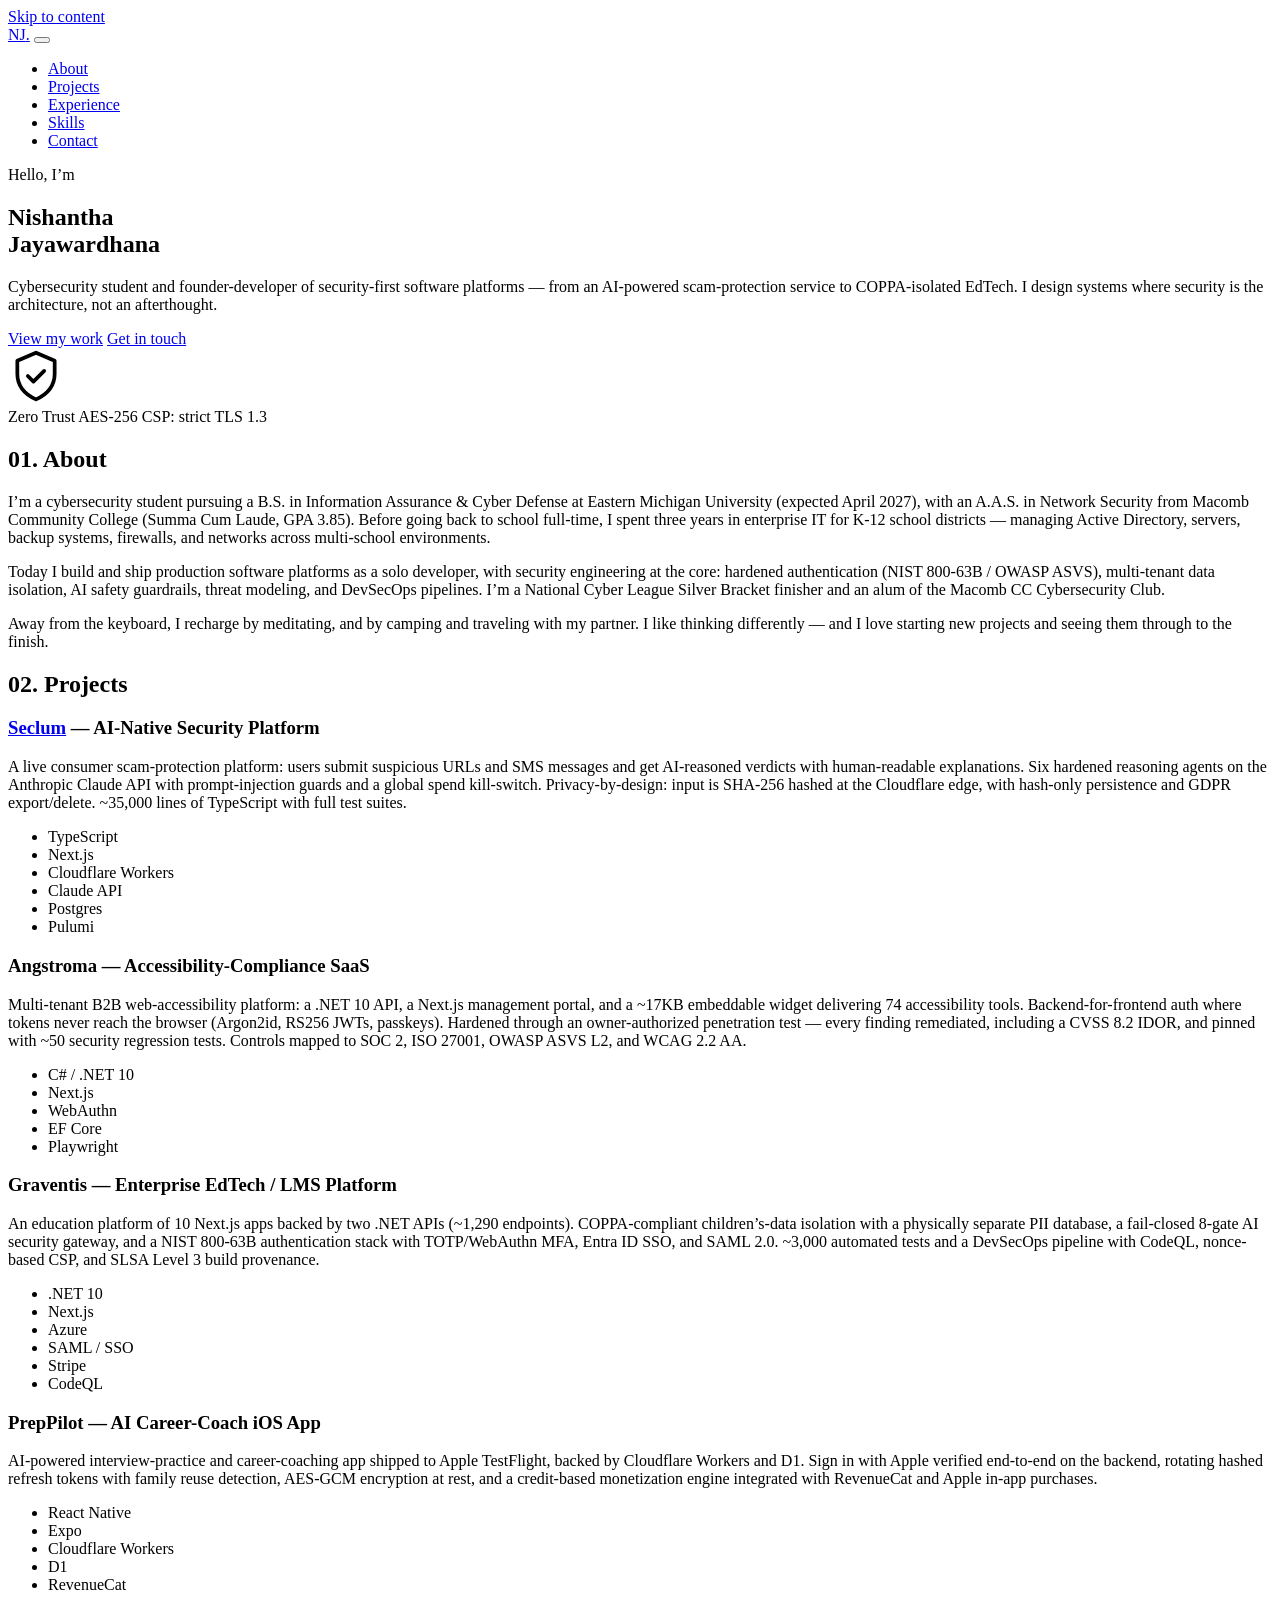
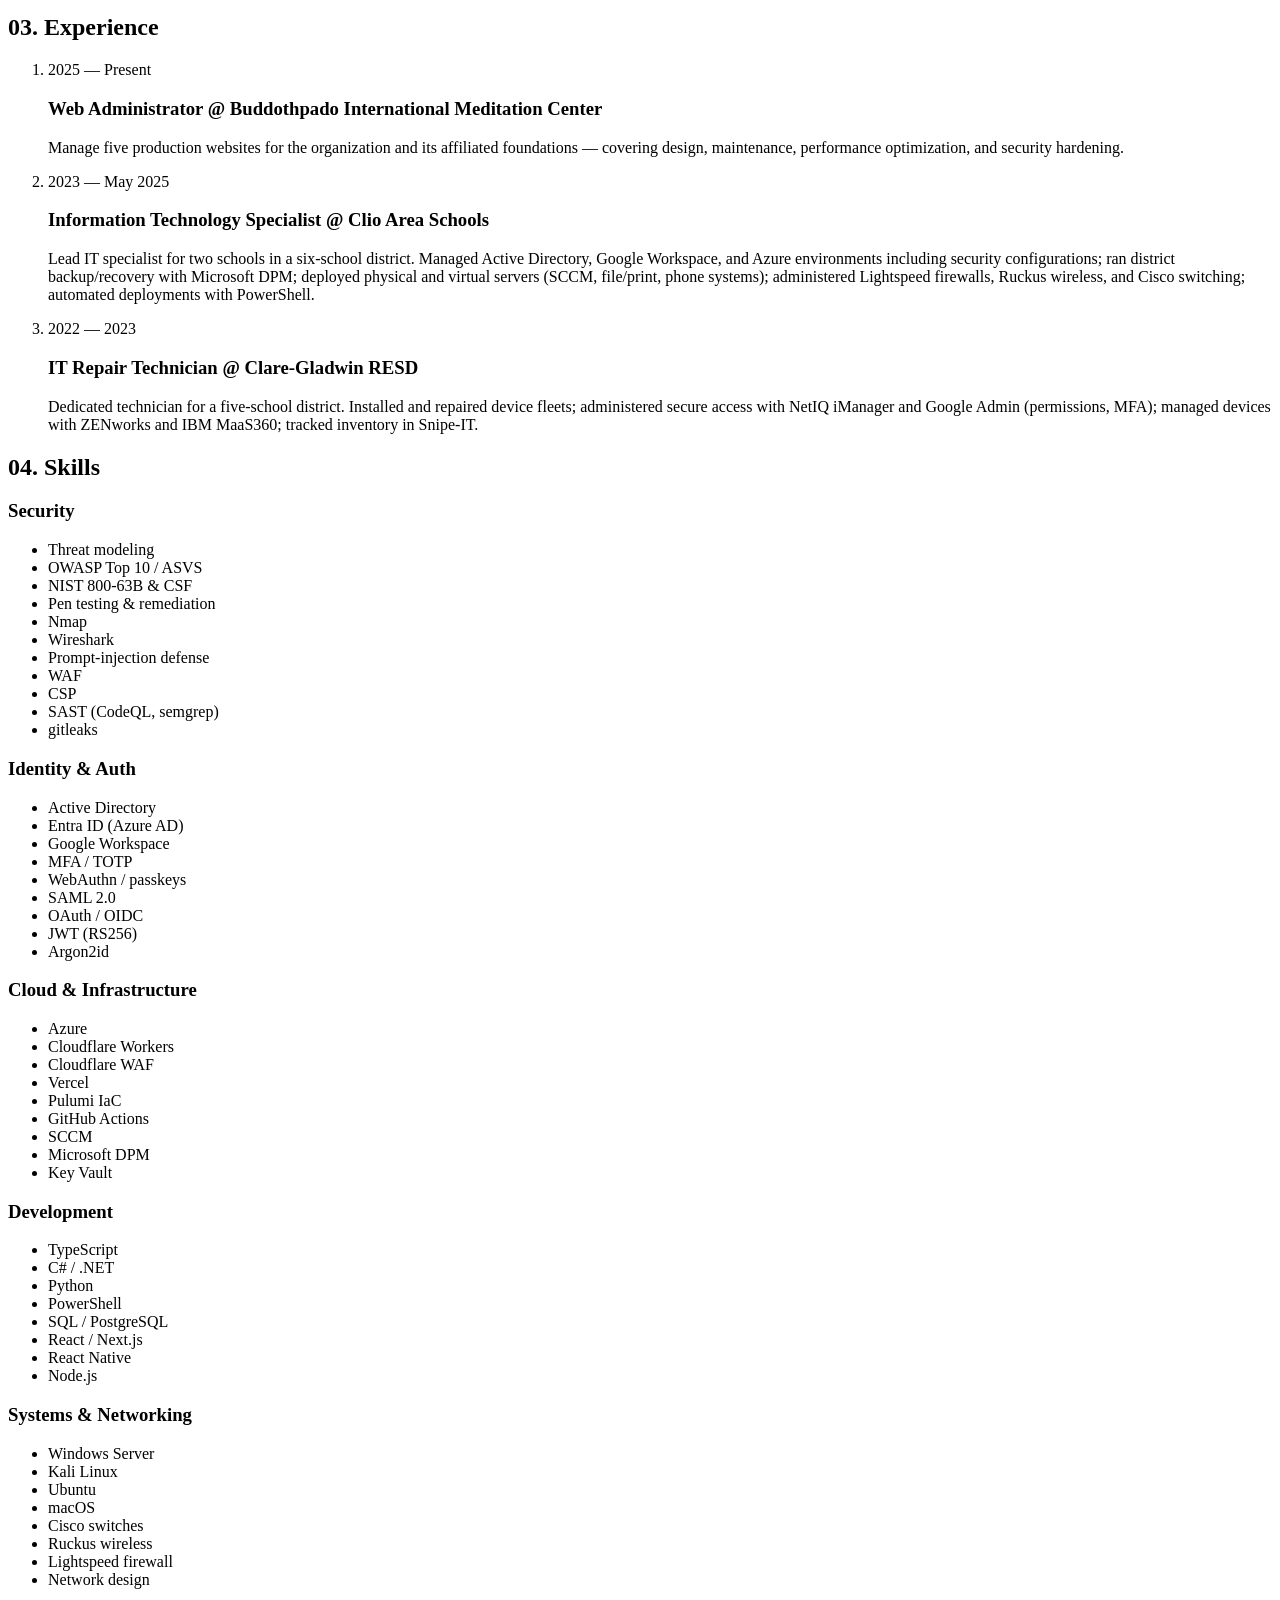
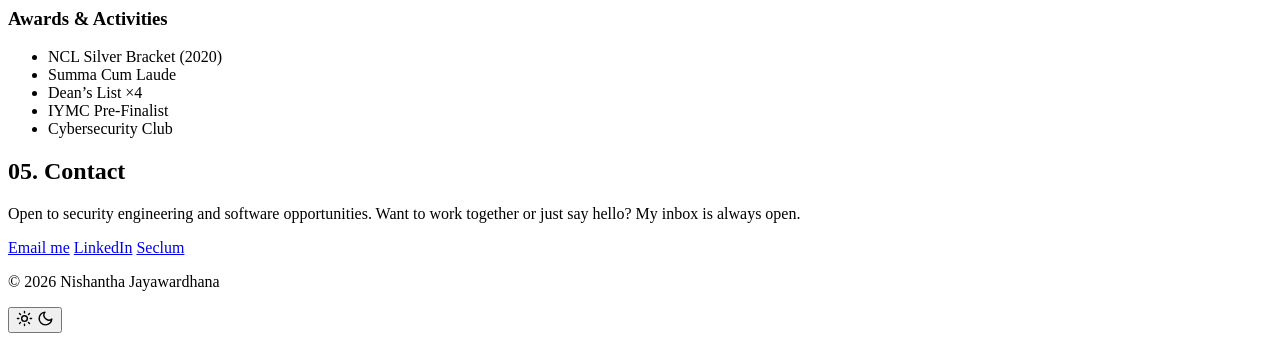
==== public/index.html @ 475272ed "Round out About closing line Mentions thinking differently and camping/traveling with partner.  Co-A" ====
﻿<!DOCTYPE html>
<html lang="en">
<head>
  <meta charset="UTF-8">
  <meta name="viewport" content="width=device-width, initial-scale=1.0">
  <meta name="description" content="Nishantha Jayawardhana — cybersecurity student and builder of security-first software platforms: Seclum, Angstroma, Graventis, and PrepPilot.">
  <meta name="color-scheme" content="dark light">
  <meta property="og:title" content="Nishantha Jayawardhana — Cybersecurity &amp; Security-First Software">
  <meta property="og:description" content="Cybersecurity student and builder of security-first software platforms: Seclum, Angstroma, Graventis, and PrepPilot.">
  <meta property="og:type" content="website">
  <meta property="og:url" content="https://nishanthajayawardhana.com/">
  <title>Nishantha Jayawardhana — Cybersecurity &amp; Security-First Software</title>
  <link rel="icon" href="/favicon.svg" type="image/svg+xml">
  <link rel="stylesheet" href="/styles.css?v=9">
  <script src="/theme.js?v=2"></script>
</head>
<body>
  <a class="skip-link" href="#main">Skip to content</a>

  <header class="site-header">
    <nav class="nav container" aria-label="Main navigation">
      <a class="brand" href="#top">NJ<span class="accent">.</span></a>
      <button class="nav-toggle" aria-expanded="false" aria-controls="nav-menu" aria-label="Toggle menu">
        <span></span><span></span><span></span>
      </button>
      <ul class="nav-menu" id="nav-menu">
        <li><a href="#about">About</a></li>
        <li><a href="#projects">Projects</a></li>
        <li><a href="#experience">Experience</a></li>
        <li><a href="#skills">Skills</a></li>
        <li><a class="btn btn-small" href="#contact">Contact</a></li>
      </ul>
    </nav>
  </header>

  <main id="main">
    <!-- ============ HERO ============ -->
    <section class="hero" id="top">
      <div class="container hero-inner">
        <div class="hero-text">
          <p class="hero-kicker reveal">Hello, I&rsquo;m</p>
          <h1 class="hero-title reveal">Nishantha<br>Jayawardhana</h1>
          <p class="hero-sub reveal">Cybersecurity student and founder-developer of
            security-first software platforms &mdash; from an AI-powered scam-protection
            service to COPPA-isolated EdTech. I design systems where security is the
            architecture, not an afterthought.</p>
          <div class="hero-actions reveal">
            <a class="btn" href="#projects">View my work</a>
            <a class="btn btn-ghost" href="#contact">Get in touch</a>
          </div>
        </div>
        <div class="hero-visual reveal" aria-hidden="true">
          <div class="ring-dashed"></div>
          <div class="orbit orbit-1">
            <span class="sat sat-a"></span>
            <span class="sat sat-b"></span>
          </div>
          <div class="orbit orbit-2">
            <span class="sat sat-a"></span>
          </div>
          <div class="core">
            <svg xmlns="http://www.w3.org/2000/svg" width="56" height="56" viewBox="0 0 24 24" fill="none" stroke="currentColor" stroke-width="1.6" stroke-linecap="round" stroke-linejoin="round">
              <path d="M12 2l8 3.5V11c0 5.2-3.4 8.9-8 11-4.6-2.1-8-5.8-8-11V5.5L12 2z"/>
              <path d="M8.5 12l2.4 2.4L15.5 9.8"/>
            </svg>
          </div>
          <span class="chip chip-1">Zero Trust</span>
          <span class="chip chip-2">AES-256</span>
          <span class="chip chip-3">CSP: strict</span>
          <span class="chip chip-4">TLS 1.3</span>
        </div>
      </div>
      <div class="hero-glow" aria-hidden="true"></div>
    </section>

    <!-- ============ ABOUT ============ -->
    <section class="section" id="about">
      <div class="container">
        <h2 class="section-title reveal"><span class="accent">01.</span> About</h2>
        <div class="about-grid">
          <p class="reveal">I&rsquo;m a cybersecurity student pursuing a B.S. in
            Information Assurance &amp; Cyber Defense at Eastern Michigan University
            (expected April 2027), with an A.A.S. in Network Security from Macomb
            Community College (Summa Cum Laude, GPA 3.85). Before going back to school
            full-time, I spent three years in enterprise IT for K-12 school districts
            &mdash; managing Active Directory, servers, backup systems, firewalls, and
            networks across multi-school environments.</p>
          <p class="reveal">Today I build and ship production software platforms as a
            solo developer, with security engineering at the core: hardened
            authentication (NIST 800-63B / OWASP ASVS), multi-tenant data isolation,
            AI safety guardrails, threat modeling, and DevSecOps pipelines. I&rsquo;m a
            National Cyber League Silver Bracket finisher and an alum of the Macomb CC
            Cybersecurity Club.</p>
          <p class="reveal">Away from the keyboard, I recharge by meditating, and by
            camping and traveling with my partner. I like thinking differently
            &mdash; and I love starting new projects and seeing them through to
            the finish.</p>
        </div>
      </div>
    </section>

    <!-- ============ PROJECTS ============ -->
    <section class="section" id="projects">
      <div class="container">
        <h2 class="section-title reveal"><span class="accent">02.</span> Projects</h2>
        <div class="projects-grid">
          <article class="card project reveal">
            <h3><a href="https://seclum.com" rel="noopener">Seclum</a> &mdash; AI-Native Security Platform</h3>
            <p>A live consumer scam-protection platform: users submit suspicious URLs
              and SMS messages and get AI-reasoned verdicts with human-readable
              explanations. Six hardened reasoning agents on the Anthropic Claude API
              with prompt-injection guards and a global spend kill-switch.
              Privacy-by-design: input is SHA-256 hashed at the Cloudflare edge, with
              hash-only persistence and GDPR export/delete. ~35,000 lines of
              TypeScript with full test suites.</p>
            <ul class="tag-list"><li>TypeScript</li><li>Next.js</li><li>Cloudflare Workers</li><li>Claude API</li><li>Postgres</li><li>Pulumi</li></ul>
          </article>

          <article class="card project reveal">
            <h3>Angstroma &mdash; Accessibility-Compliance SaaS</h3>
            <p>Multi-tenant B2B web-accessibility platform: a .NET 10 API, a Next.js
              management portal, and a ~17KB embeddable widget delivering 74
              accessibility tools. Backend-for-frontend auth where tokens never reach
              the browser (Argon2id, RS256 JWTs, passkeys). Hardened through an
              owner-authorized penetration test &mdash; every finding remediated,
              including a CVSS 8.2 IDOR, and pinned with ~50 security regression
              tests. Controls mapped to SOC 2, ISO 27001, OWASP ASVS L2, and WCAG 2.2 AA.</p>
            <ul class="tag-list"><li>C# / .NET 10</li><li>Next.js</li><li>WebAuthn</li><li>EF Core</li><li>Playwright</li></ul>
          </article>

          <article class="card project reveal">
            <h3>Graventis &mdash; Enterprise EdTech / LMS Platform</h3>
            <p>An education platform of 10 Next.js apps backed by two .NET APIs
              (~1,290 endpoints). COPPA-compliant children&rsquo;s-data isolation with a
              physically separate PII database, a fail-closed 8-gate AI security
              gateway, and a NIST 800-63B authentication stack with TOTP/WebAuthn MFA,
              Entra ID SSO, and SAML 2.0. ~3,000 automated tests and a DevSecOps
              pipeline with CodeQL, nonce-based CSP, and SLSA Level 3 build provenance.</p>
            <ul class="tag-list"><li>.NET 10</li><li>Next.js</li><li>Azure</li><li>SAML / SSO</li><li>Stripe</li><li>CodeQL</li></ul>
          </article>

          <article class="card project reveal">
            <h3>PrepPilot &mdash; AI Career-Coach iOS App</h3>
            <p>AI-powered interview-practice and career-coaching app shipped to Apple
              TestFlight, backed by Cloudflare Workers and D1. Sign in with Apple
              verified end-to-end on the backend, rotating hashed refresh tokens with
              family reuse detection, AES-GCM encryption at rest, and a credit-based
              monetization engine integrated with RevenueCat and Apple in-app purchases.</p>
            <ul class="tag-list"><li>React Native</li><li>Expo</li><li>Cloudflare Workers</li><li>D1</li><li>RevenueCat</li></ul>
          </article>
        </div>
      </div>
    </section>

    <!-- ============ EXPERIENCE ============ -->
    <section class="section" id="experience">
      <div class="container">
        <h2 class="section-title reveal"><span class="accent">03.</span> Experience</h2>
        <ol class="timeline">
          <li class="timeline-item reveal">
            <div class="timeline-meta">2025 &mdash; Present</div>
            <h3>Web Administrator <span class="at">@ Buddothpado International Meditation Center</span></h3>
            <p>Manage five production websites for the organization and its affiliated
              foundations &mdash; covering design, maintenance, performance
              optimization, and security hardening.</p>
          </li>
          <li class="timeline-item reveal">
            <div class="timeline-meta">2023 &mdash; May 2025</div>
            <h3>Information Technology Specialist <span class="at">@ Clio Area Schools</span></h3>
            <p>Lead IT specialist for two schools in a six-school district. Managed
              Active Directory, Google Workspace, and Azure environments including
              security configurations; ran district backup/recovery with Microsoft DPM;
              deployed physical and virtual servers (SCCM, file/print, phone systems);
              administered Lightspeed firewalls, Ruckus wireless, and Cisco switching;
              automated deployments with PowerShell.</p>
          </li>
          <li class="timeline-item reveal">
            <div class="timeline-meta">2022 &mdash; 2023</div>
            <h3>IT Repair Technician <span class="at">@ Clare-Gladwin RESD</span></h3>
            <p>Dedicated technician for a five-school district. Installed and repaired
              device fleets; administered secure access with NetIQ iManager and Google
              Admin (permissions, MFA); managed devices with ZENworks and IBM MaaS360;
              tracked inventory in Snipe-IT.</p>
          </li>
        </ol>
      </div>
    </section>

    <!-- ============ SKILLS ============ -->
    <section class="section" id="skills">
      <div class="container">
        <h2 class="section-title reveal"><span class="accent">04.</span> Skills</h2>
        <div class="skills-grid">
          <div class="card reveal">
            <h3>Security</h3>
            <ul class="tag-list">
              <li>Threat modeling</li><li>OWASP Top 10 / ASVS</li><li>NIST 800-63B &amp; CSF</li>
              <li>Pen testing &amp; remediation</li><li>Nmap</li><li>Wireshark</li>
              <li>Prompt-injection defense</li><li>WAF</li><li>CSP</li>
              <li>SAST (CodeQL, semgrep)</li><li>gitleaks</li>
            </ul>
          </div>
          <div class="card reveal">
            <h3>Identity &amp; Auth</h3>
            <ul class="tag-list">
              <li>Active Directory</li><li>Entra ID (Azure AD)</li><li>Google Workspace</li>
              <li>MFA / TOTP</li><li>WebAuthn / passkeys</li><li>SAML 2.0</li>
              <li>OAuth / OIDC</li><li>JWT (RS256)</li><li>Argon2id</li>
            </ul>
          </div>
          <div class="card reveal">
            <h3>Cloud &amp; Infrastructure</h3>
            <ul class="tag-list">
              <li>Azure</li><li>Cloudflare Workers</li><li>Cloudflare WAF</li>
              <li>Vercel</li><li>Pulumi IaC</li><li>GitHub Actions</li>
              <li>SCCM</li><li>Microsoft DPM</li><li>Key Vault</li>
            </ul>
          </div>
          <div class="card reveal">
            <h3>Development</h3>
            <ul class="tag-list">
              <li>TypeScript</li><li>C# / .NET</li><li>Python</li><li>PowerShell</li>
              <li>SQL / PostgreSQL</li><li>React / Next.js</li><li>React Native</li><li>Node.js</li>
            </ul>
          </div>
          <div class="card reveal">
            <h3>Systems &amp; Networking</h3>
            <ul class="tag-list">
              <li>Windows Server</li><li>Kali Linux</li><li>Ubuntu</li><li>macOS</li>
              <li>Cisco switches</li><li>Ruckus wireless</li><li>Lightspeed firewall</li><li>Network design</li>
            </ul>
          </div>
          <div class="card reveal">
            <h3>Awards &amp; Activities</h3>
            <ul class="tag-list">
              <li>NCL Silver Bracket (2020)</li><li>Summa Cum Laude</li>
              <li>Dean&rsquo;s List &times;4</li><li>IYMC Pre-Finalist</li>
              <li>Cybersecurity Club</li>
            </ul>
          </div>
        </div>
      </div>
    </section>

    <!-- ============ CONTACT ============ -->
    <section class="section section-contact" id="contact">
      <div class="container">
        <h2 class="section-title reveal"><span class="accent">05.</span> Contact</h2>
        <p class="contact-lead reveal">Open to security engineering and software
          opportunities. Want to work together or just say hello? My inbox is always
          open.</p>
        <div class="hero-actions contact-actions reveal">
          <a class="btn" href="mailto:contact@nishanthajayawardhana.com">Email me</a>
          <a class="btn btn-ghost" href="https://www.linkedin.com/in/nishanthajayawardhana/" rel="noopener">LinkedIn</a>
          <a class="btn btn-ghost" href="https://seclum.com" rel="noopener">Seclum</a>
        </div>
      </div>
    </section>
  </main>

  <footer class="site-footer">
    <div class="container footer-inner">
      <p>&copy; <span id="year">2026</span> Nishantha Jayawardhana</p>
      <button class="theme-toggle" aria-label="Switch between dark and light theme">
        <svg class="icon-sun" xmlns="http://www.w3.org/2000/svg" width="17" height="17" viewBox="0 0 24 24" fill="none" stroke="currentColor" stroke-width="2" stroke-linecap="round" aria-hidden="true">
          <circle cx="12" cy="12" r="4"/>
          <path d="M12 2v2M12 20v2M4.93 4.93l1.41 1.41M17.66 17.66l1.41 1.41M2 12h2M20 12h2M4.93 19.07l1.41-1.41M17.66 6.34l1.41-1.41"/>
        </svg>
        <svg class="icon-moon" xmlns="http://www.w3.org/2000/svg" width="17" height="17" viewBox="0 0 24 24" fill="none" stroke="currentColor" stroke-width="2" stroke-linecap="round" stroke-linejoin="round" aria-hidden="true">
          <path d="M21 12.79A9 9 0 1 1 11.21 3 7 7 0 0 0 21 12.79z"/>
        </svg>
      </button>
    </div>
  </footer>

  <script src="/script.js?v=2" defer></script>
</body>
</html>
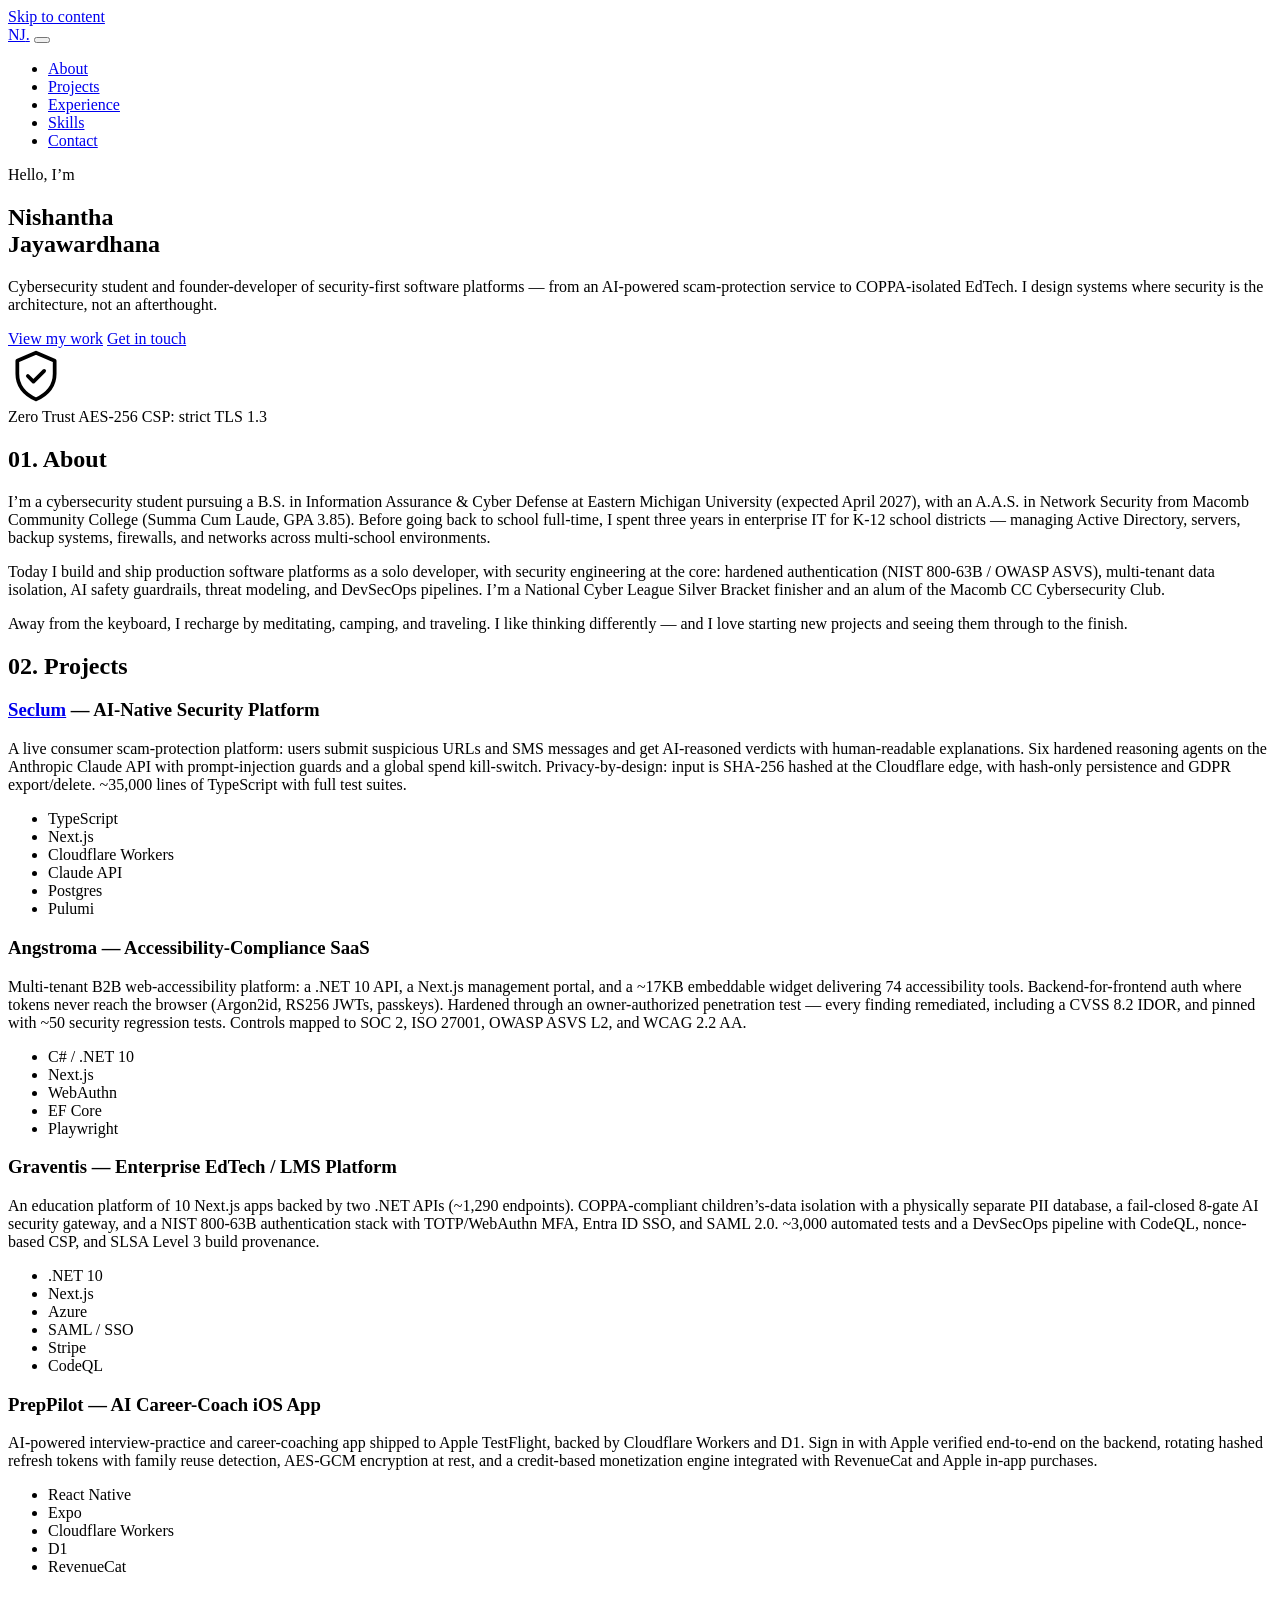
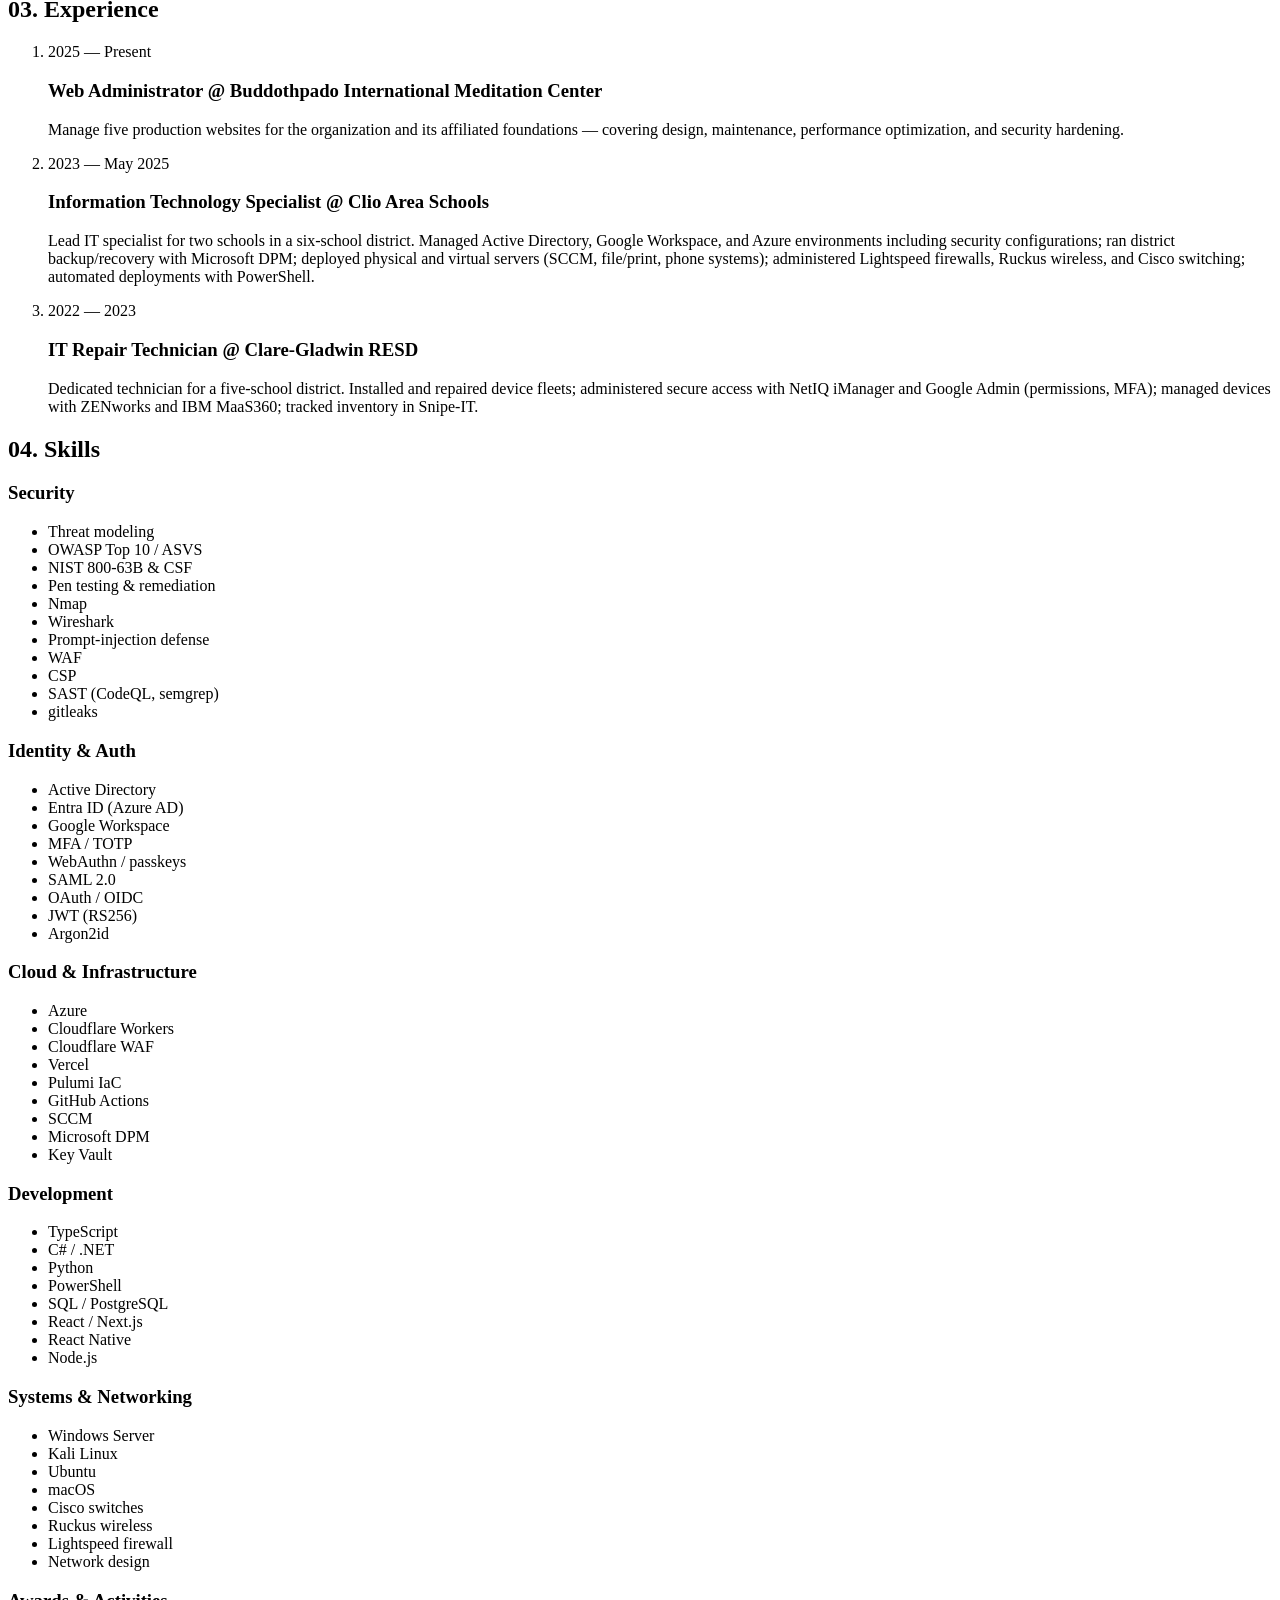
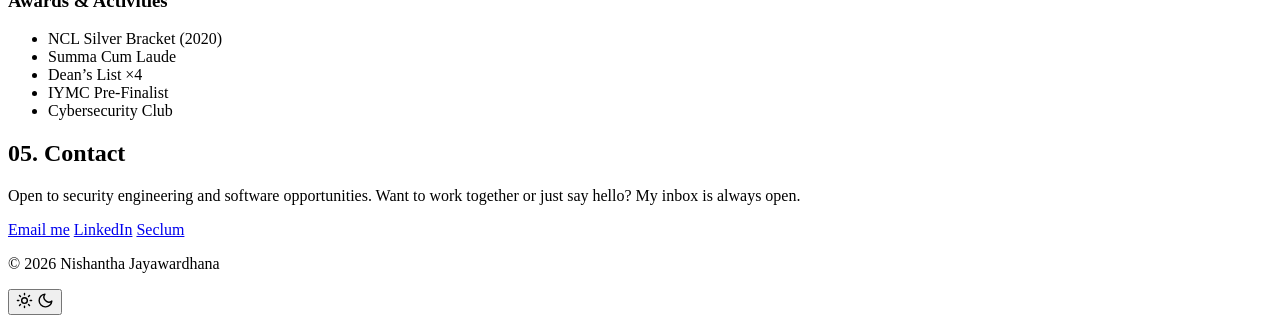
==== commit 31358bf1: "Remove partner mention from About line Co-Authored-By: Claude Fable 5 <noreply@anthropic.com>" ====
--- a/public/index.html
+++ b/public/index.html
@@ -91,10 +91,9 @@
             AI safety guardrails, threat modeling, and DevSecOps pipelines. I&rsquo;m a
             National Cyber League Silver Bracket finisher and an alum of the Macomb CC
             Cybersecurity Club.</p>
-          <p class="reveal">Away from the keyboard, I recharge by meditating, and by
-            camping and traveling with my partner. I like thinking differently
-            &mdash; and I love starting new projects and seeing them through to
-            the finish.</p>
+          <p class="reveal">Away from the keyboard, I recharge by meditating, camping,
+            and traveling. I like thinking differently &mdash; and I love starting
+            new projects and seeing them through to the finish.</p>
         </div>
       </div>
     </section>
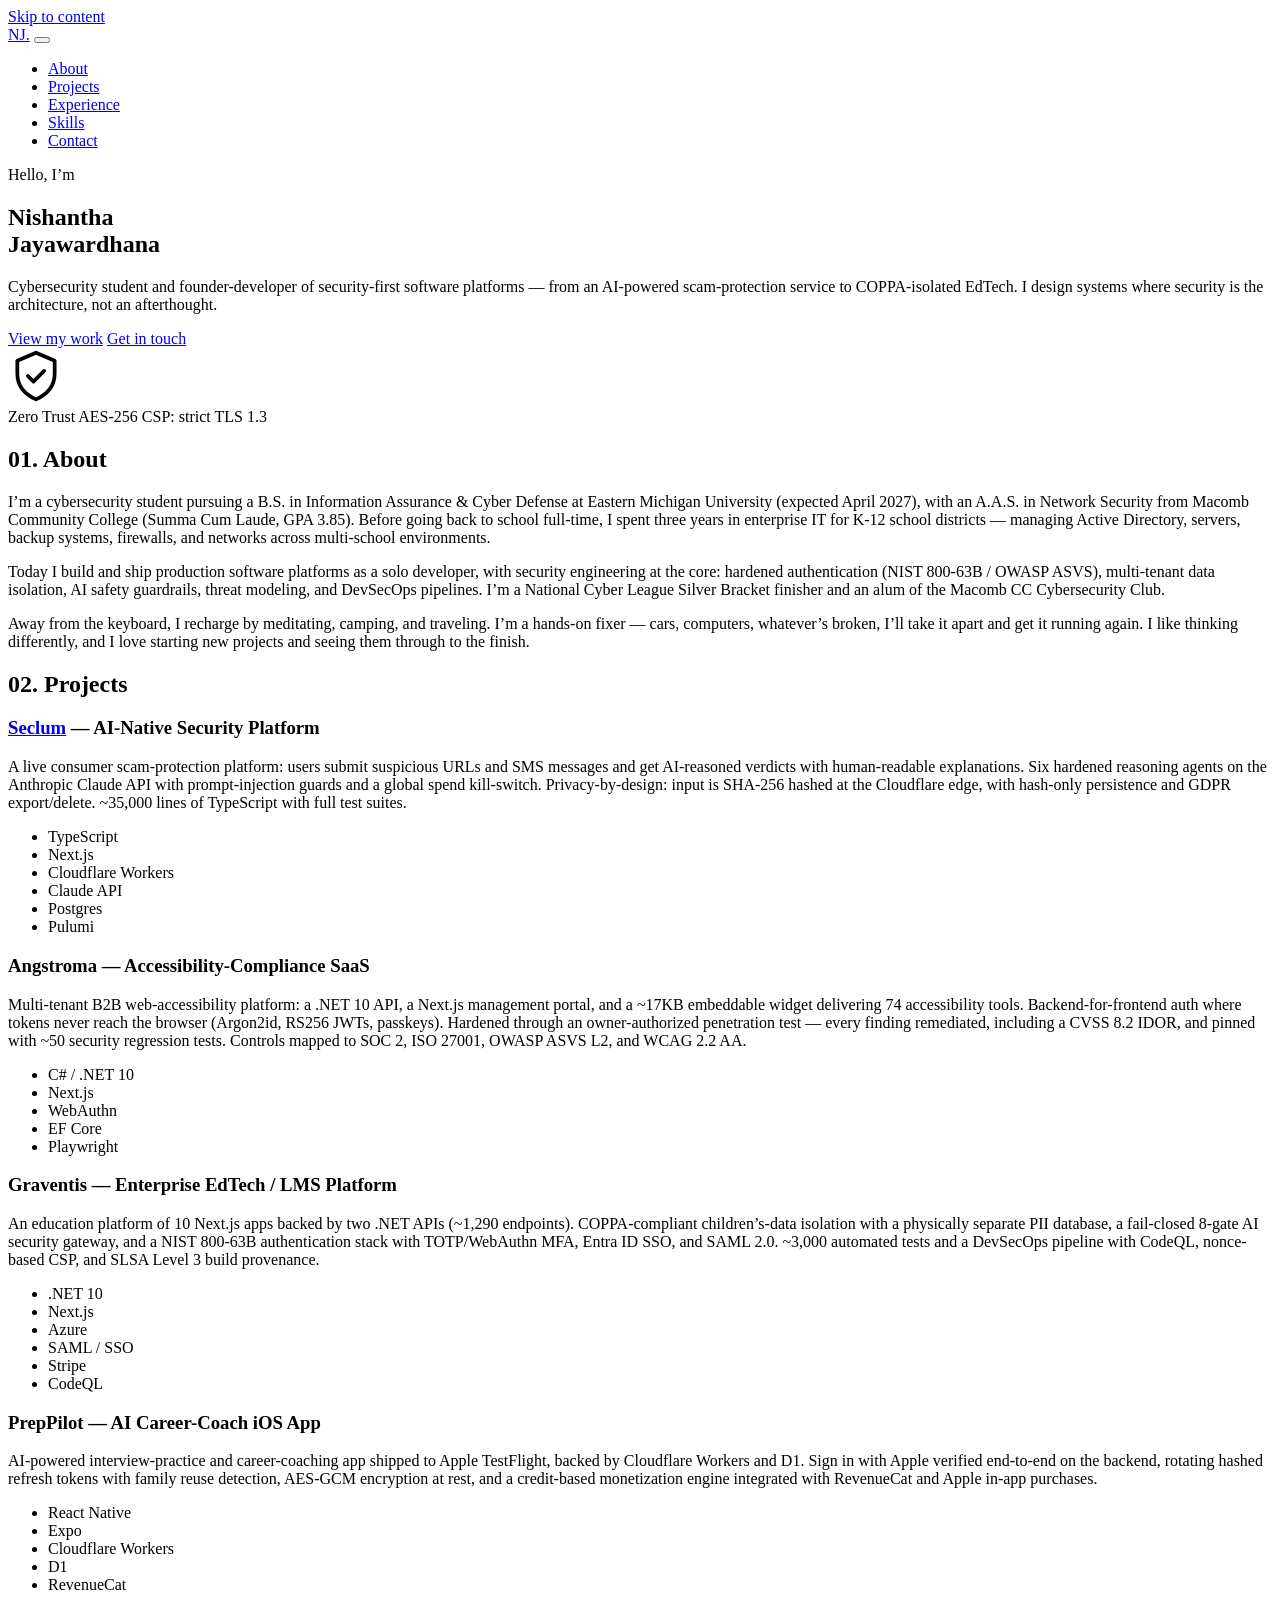
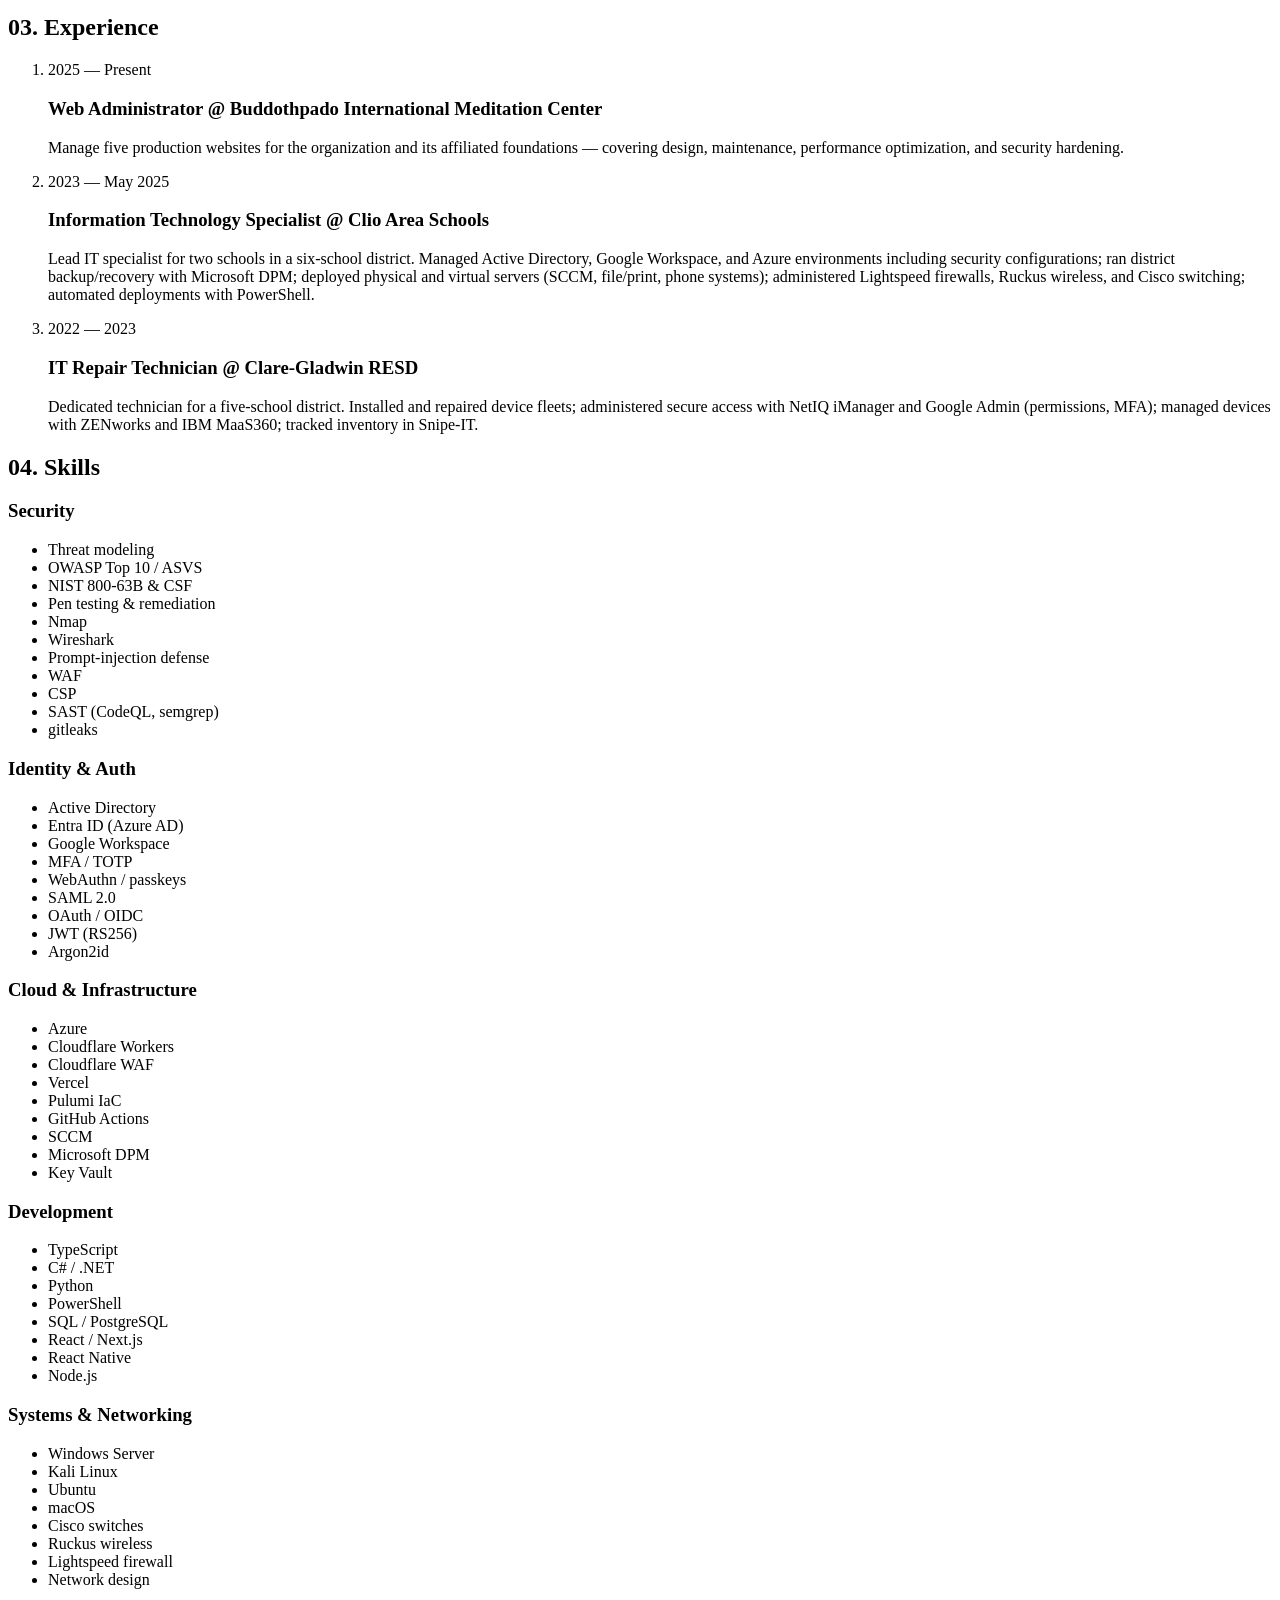
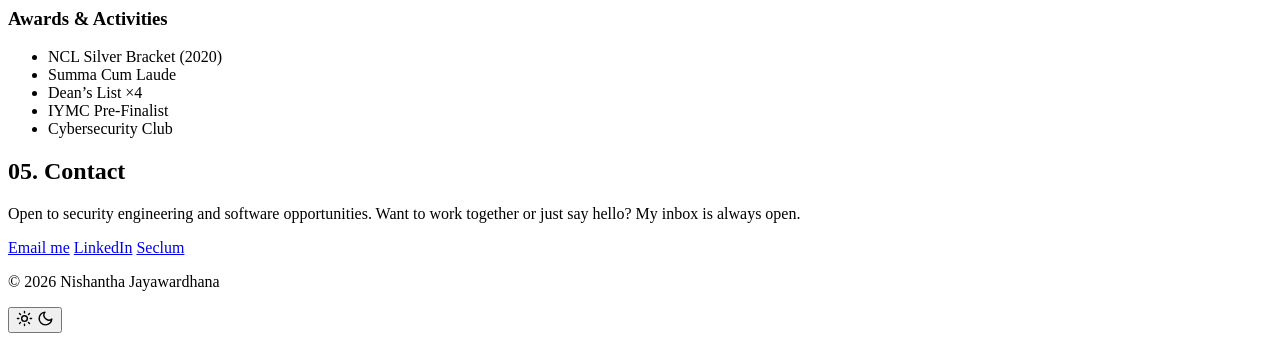
==== commit 4f1681c6: "Add hands-on fixer line to About section Co-Authored-By: Claude Fable 5 <noreply@anthropic.com>" ====
--- a/public/index.html
+++ b/public/index.html
@@ -92,8 +92,10 @@
             National Cyber League Silver Bracket finisher and an alum of the Macomb CC
             Cybersecurity Club.</p>
           <p class="reveal">Away from the keyboard, I recharge by meditating, camping,
-            and traveling. I like thinking differently &mdash; and I love starting
-            new projects and seeing them through to the finish.</p>
+            and traveling. I&rsquo;m a hands-on fixer &mdash; cars, computers,
+            whatever&rsquo;s broken, I&rsquo;ll take it apart and get it running
+            again. I like thinking differently, and I love starting new projects
+            and seeing them through to the finish.</p>
         </div>
       </div>
     </section>
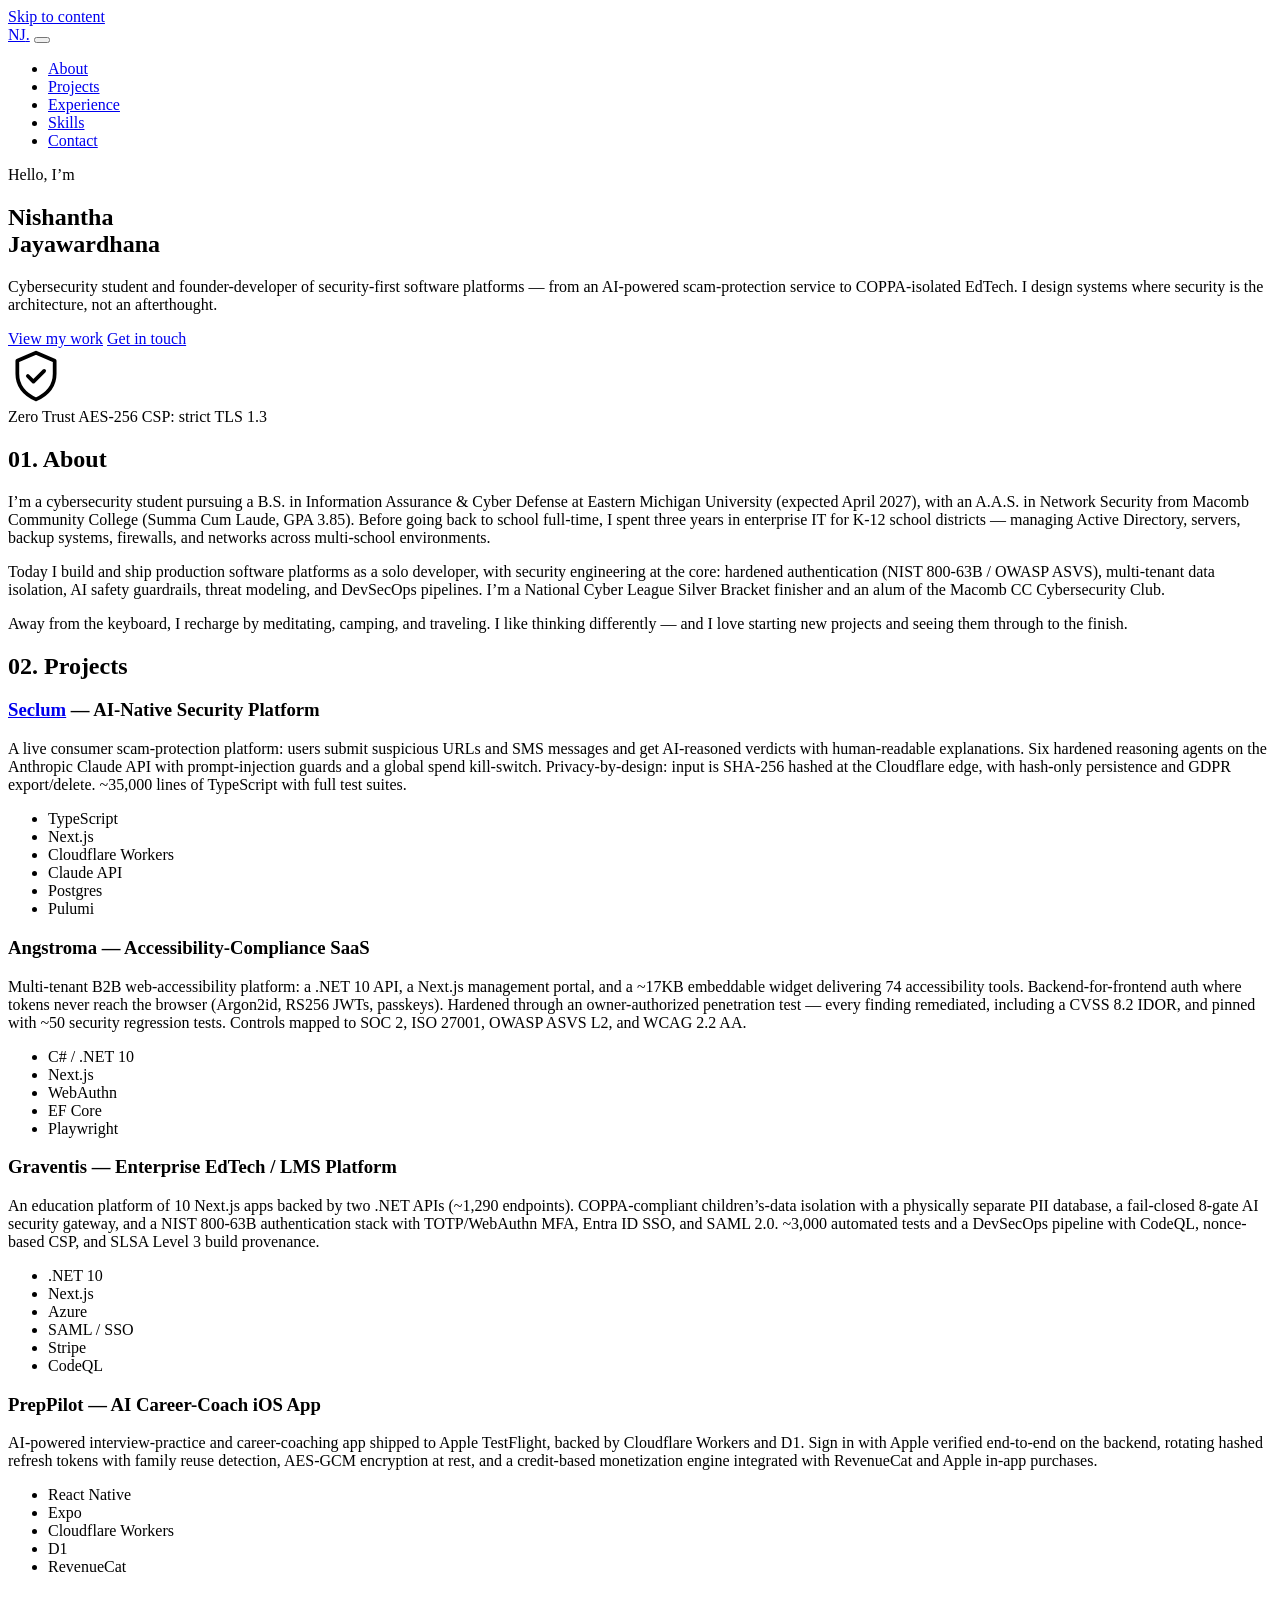
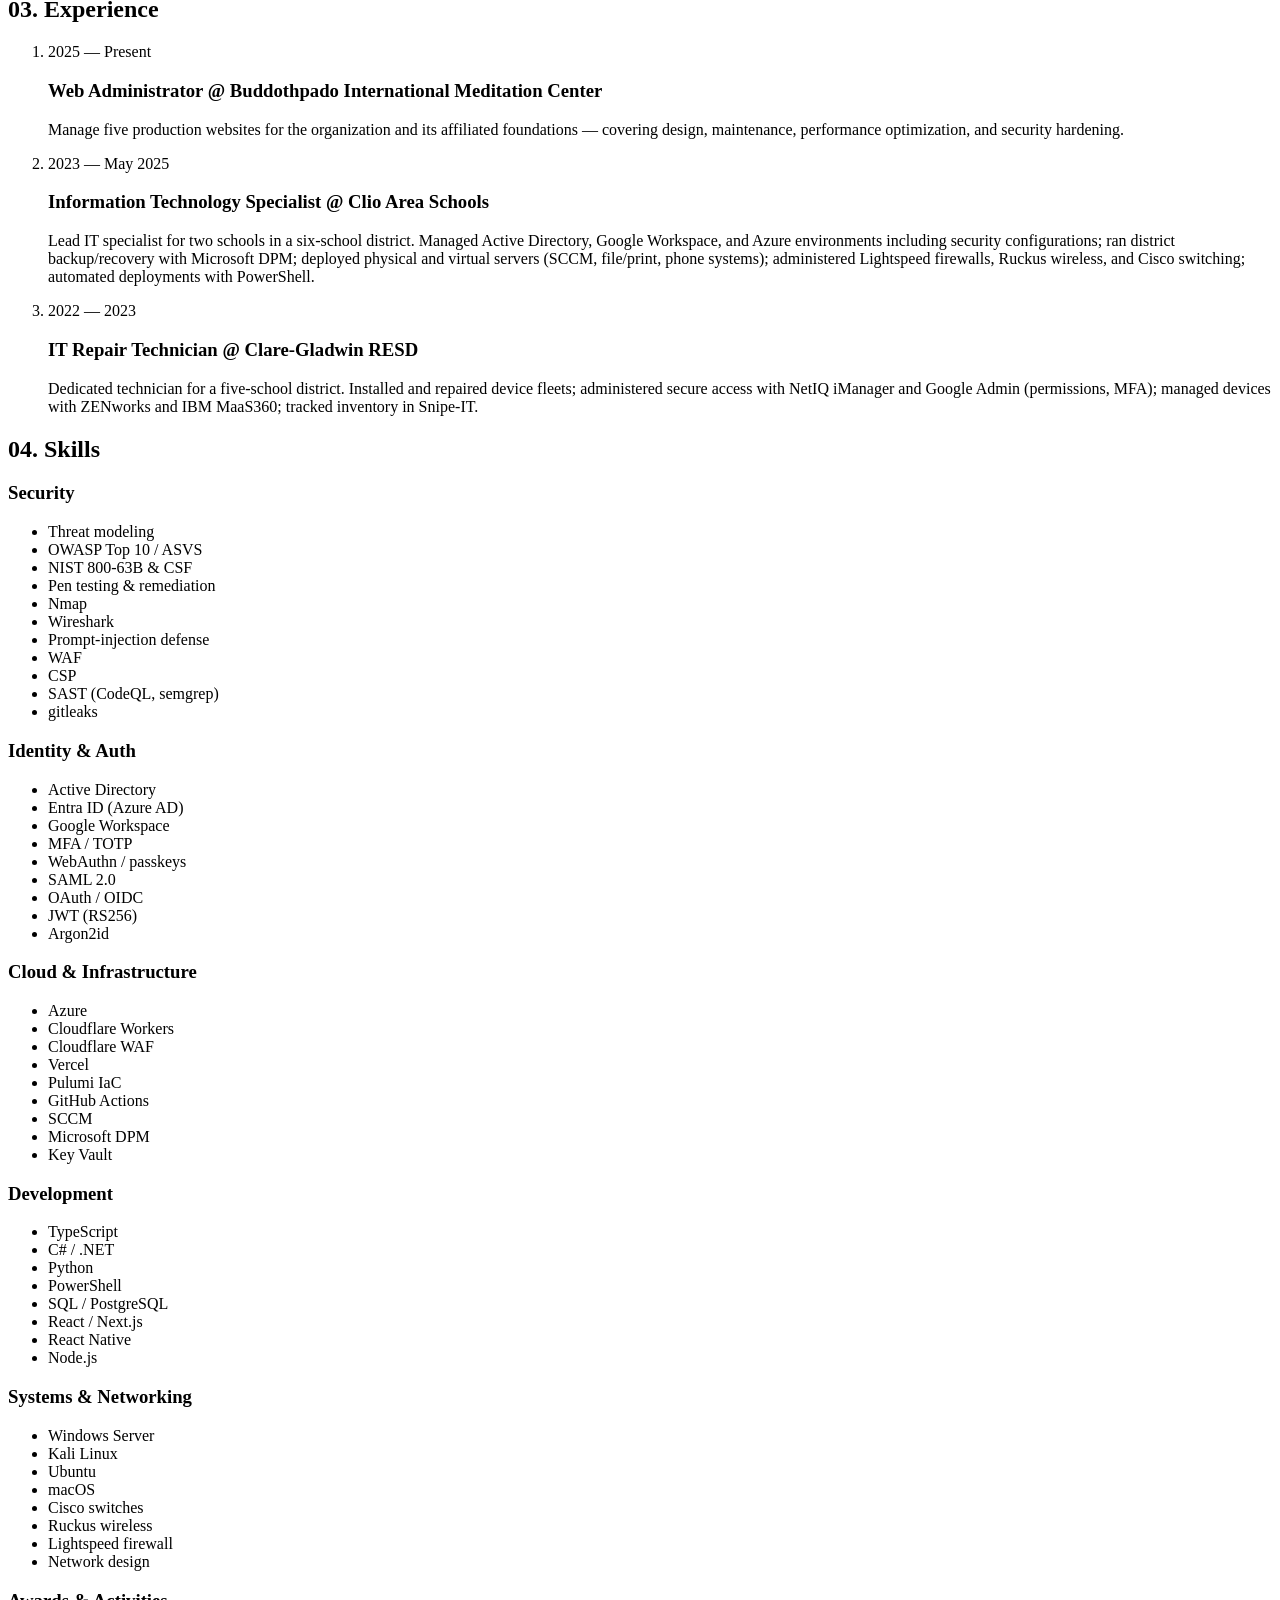
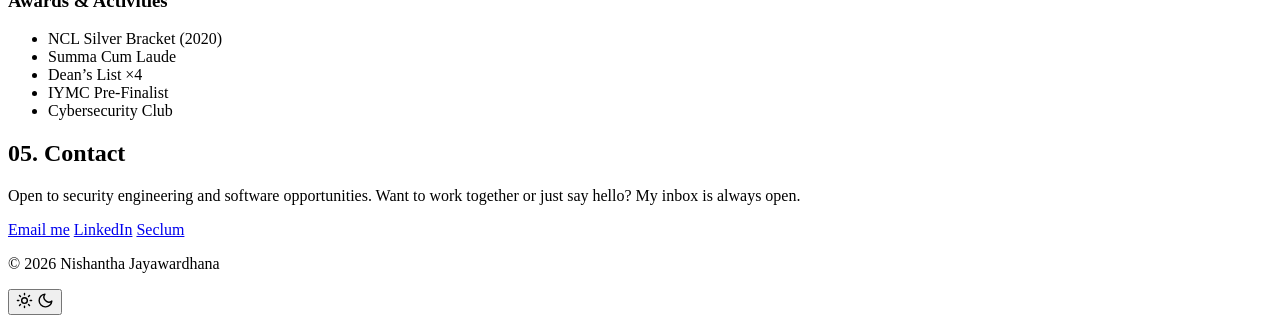
==== commit 9c62d38d: "Remove hands-on fixer line from About Co-Authored-By: Claude Fable 5 <noreply@anthropic.com>" ====
--- a/public/index.html
+++ b/public/index.html
@@ -92,10 +92,8 @@
             National Cyber League Silver Bracket finisher and an alum of the Macomb CC
             Cybersecurity Club.</p>
           <p class="reveal">Away from the keyboard, I recharge by meditating, camping,
-            and traveling. I&rsquo;m a hands-on fixer &mdash; cars, computers,
-            whatever&rsquo;s broken, I&rsquo;ll take it apart and get it running
-            again. I like thinking differently, and I love starting new projects
-            and seeing them through to the finish.</p>
+            and traveling. I like thinking differently &mdash; and I love starting
+            new projects and seeing them through to the finish.</p>
         </div>
       </div>
     </section>
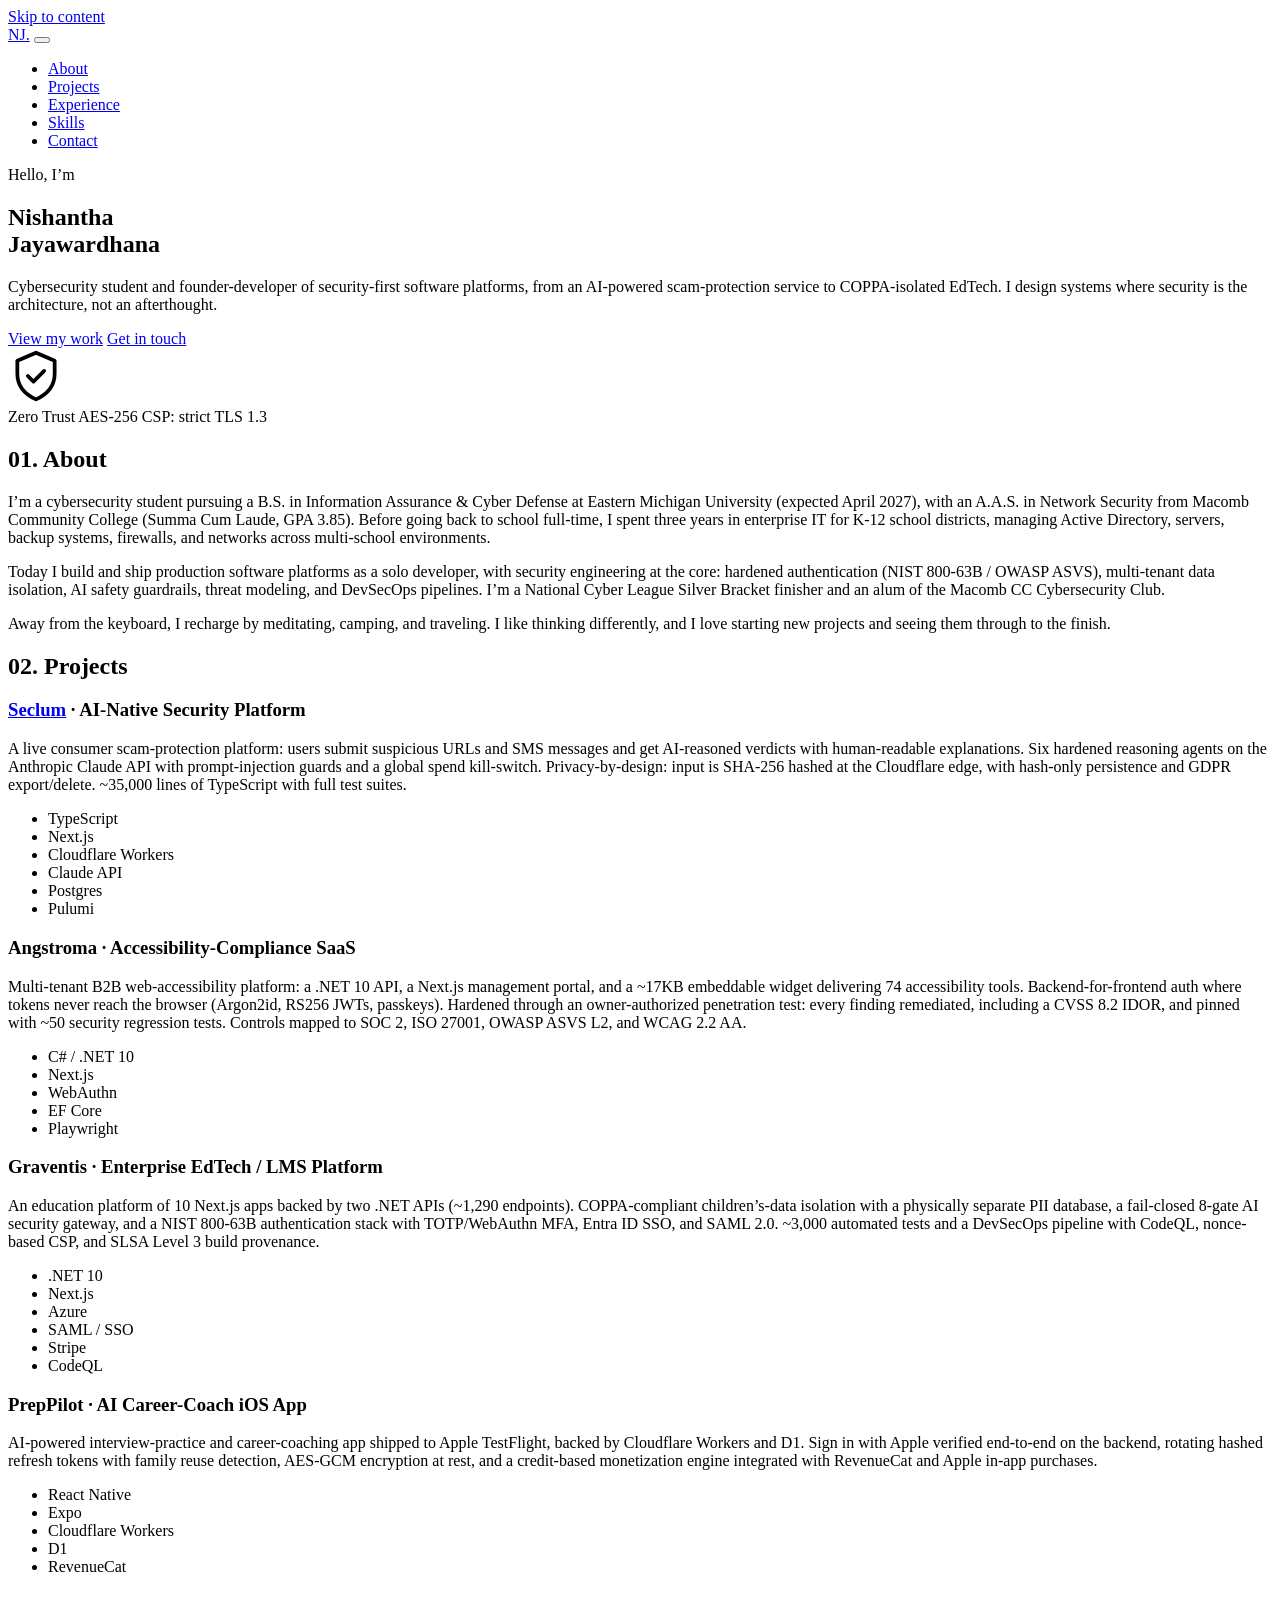
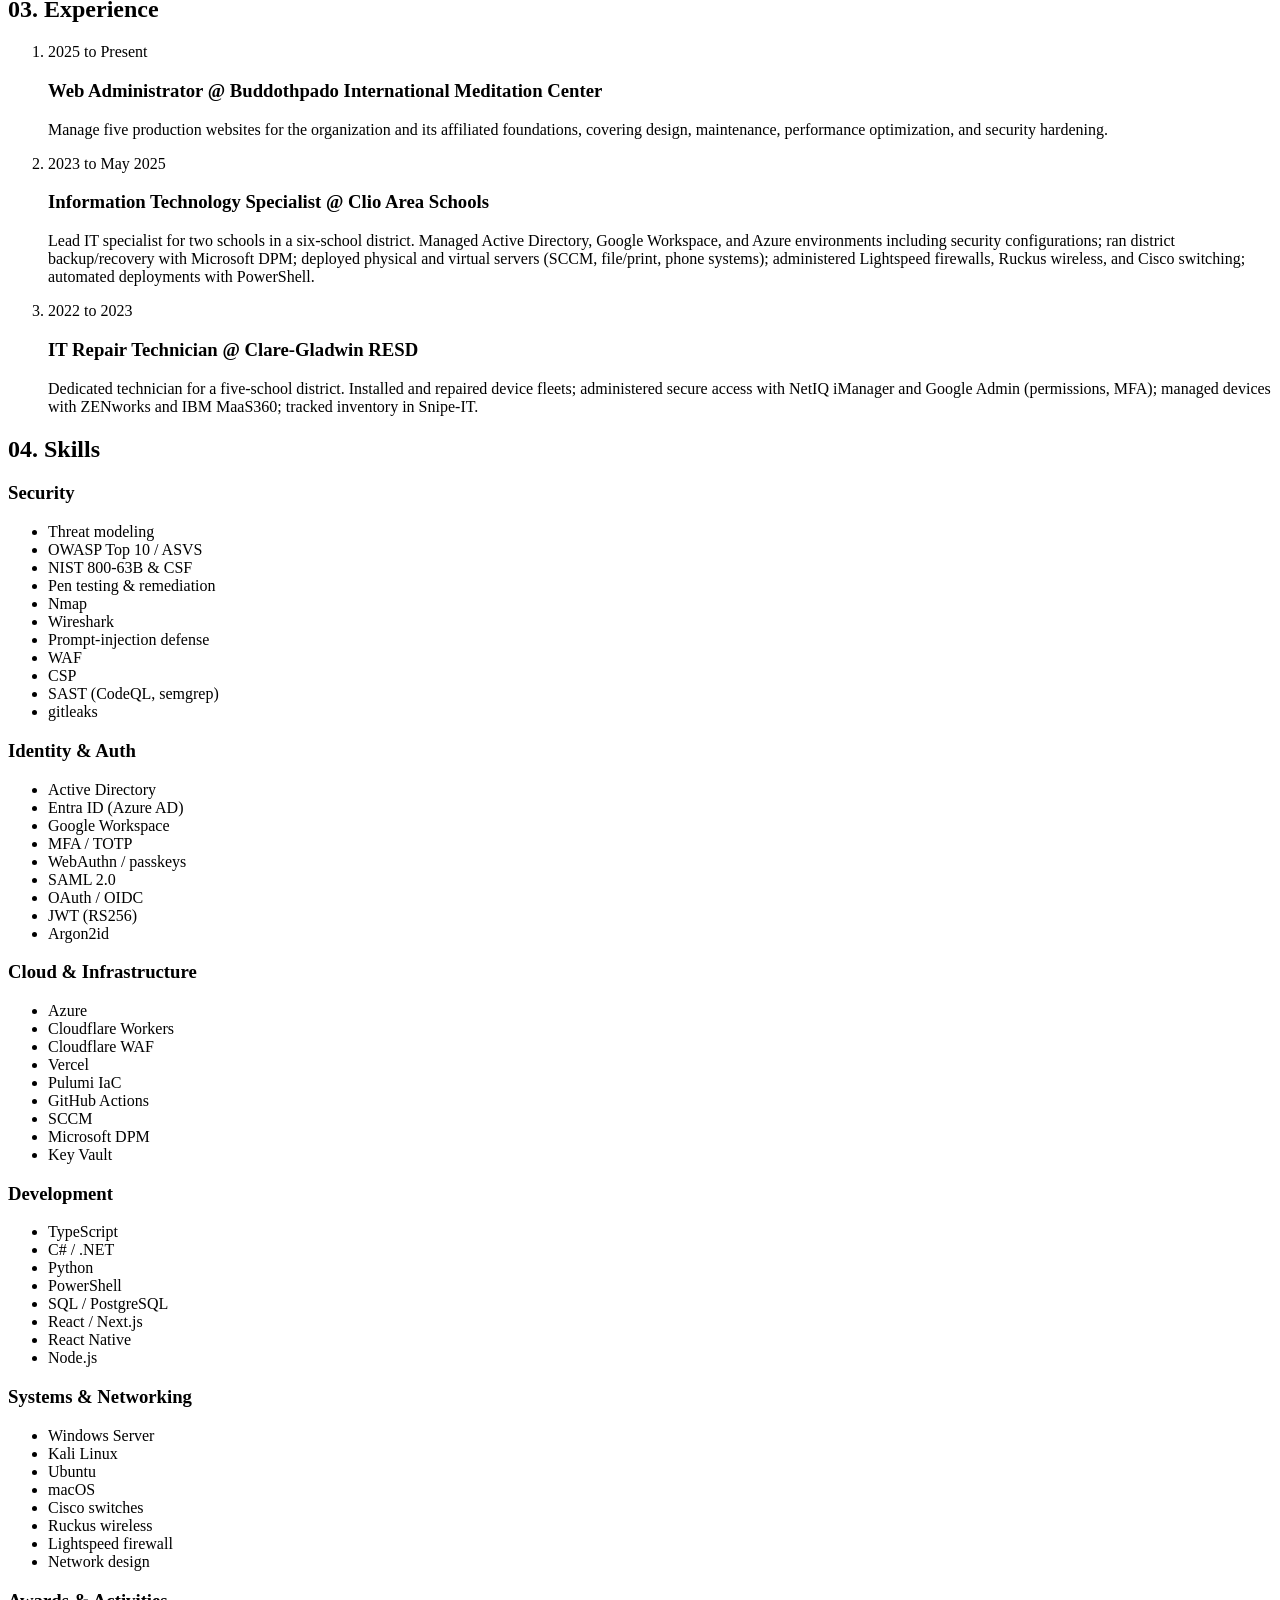
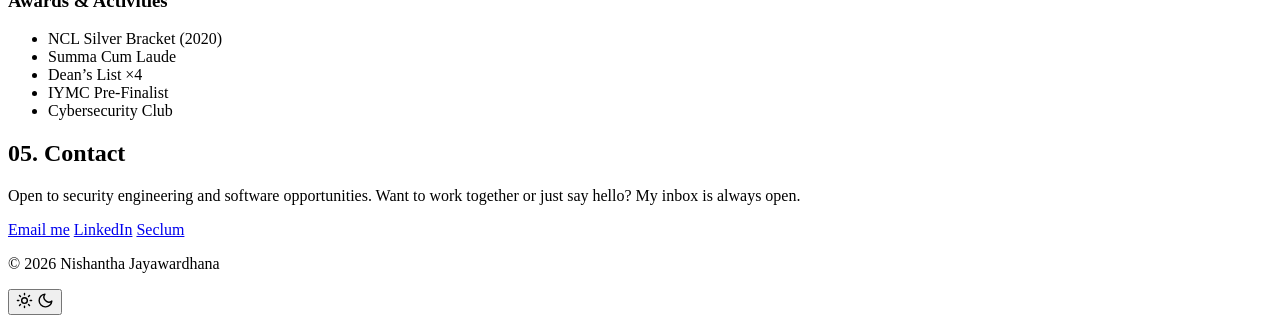
==== commit cf7799f7: "Remove em-dashes from all visitor-facing text Prose now uses commas and colons; titles use pipe or m" ====
--- a/public/index.html
+++ b/public/index.html
@@ -3,13 +3,13 @@
 <head>
   <meta charset="UTF-8">
   <meta name="viewport" content="width=device-width, initial-scale=1.0">
-  <meta name="description" content="Nishantha Jayawardhana — cybersecurity student and builder of security-first software platforms: Seclum, Angstroma, Graventis, and PrepPilot.">
+  <meta name="description" content="Nishantha Jayawardhana, cybersecurity student and builder of security-first software platforms: Seclum, Angstroma, Graventis, and PrepPilot.">
   <meta name="color-scheme" content="dark light">
-  <meta property="og:title" content="Nishantha Jayawardhana — Cybersecurity &amp; Security-First Software">
+  <meta property="og:title" content="Nishantha Jayawardhana | Cybersecurity &amp; Security-First Software">
   <meta property="og:description" content="Cybersecurity student and builder of security-first software platforms: Seclum, Angstroma, Graventis, and PrepPilot.">
   <meta property="og:type" content="website">
   <meta property="og:url" content="https://nishanthajayawardhana.com/">
-  <title>Nishantha Jayawardhana — Cybersecurity &amp; Security-First Software</title>
+  <title>Nishantha Jayawardhana | Cybersecurity &amp; Security-First Software</title>
   <link rel="icon" href="/favicon.svg" type="image/svg+xml">
   <link rel="stylesheet" href="/styles.css?v=9">
   <script src="/theme.js?v=2"></script>
@@ -41,7 +41,7 @@
           <p class="hero-kicker reveal">Hello, I&rsquo;m</p>
           <h1 class="hero-title reveal">Nishantha<br>Jayawardhana</h1>
           <p class="hero-sub reveal">Cybersecurity student and founder-developer of
-            security-first software platforms &mdash; from an AI-powered scam-protection
+            security-first software platforms, from an AI-powered scam-protection
             service to COPPA-isolated EdTech. I design systems where security is the
             architecture, not an afterthought.</p>
           <div class="hero-actions reveal">
@@ -82,8 +82,8 @@
             Information Assurance &amp; Cyber Defense at Eastern Michigan University
             (expected April 2027), with an A.A.S. in Network Security from Macomb
             Community College (Summa Cum Laude, GPA 3.85). Before going back to school
-            full-time, I spent three years in enterprise IT for K-12 school districts
-            &mdash; managing Active Directory, servers, backup systems, firewalls, and
+            full-time, I spent three years in enterprise IT for K-12 school districts,
+            managing Active Directory, servers, backup systems, firewalls, and
             networks across multi-school environments.</p>
           <p class="reveal">Today I build and ship production software platforms as a
             solo developer, with security engineering at the core: hardened
@@ -92,7 +92,7 @@
             National Cyber League Silver Bracket finisher and an alum of the Macomb CC
             Cybersecurity Club.</p>
           <p class="reveal">Away from the keyboard, I recharge by meditating, camping,
-            and traveling. I like thinking differently &mdash; and I love starting
+            and traveling. I like thinking differently, and I love starting
             new projects and seeing them through to the finish.</p>
         </div>
       </div>
@@ -104,7 +104,7 @@
         <h2 class="section-title reveal"><span class="accent">02.</span> Projects</h2>
         <div class="projects-grid">
           <article class="card project reveal">
-            <h3><a href="https://seclum.com" rel="noopener">Seclum</a> &mdash; AI-Native Security Platform</h3>
+            <h3><a href="https://seclum.com" rel="noopener">Seclum</a> &middot; AI-Native Security Platform</h3>
             <p>A live consumer scam-protection platform: users submit suspicious URLs
               and SMS messages and get AI-reasoned verdicts with human-readable
               explanations. Six hardened reasoning agents on the Anthropic Claude API
@@ -116,19 +116,19 @@
           </article>
 
           <article class="card project reveal">
-            <h3>Angstroma &mdash; Accessibility-Compliance SaaS</h3>
+            <h3>Angstroma &middot; Accessibility-Compliance SaaS</h3>
             <p>Multi-tenant B2B web-accessibility platform: a .NET 10 API, a Next.js
               management portal, and a ~17KB embeddable widget delivering 74
               accessibility tools. Backend-for-frontend auth where tokens never reach
               the browser (Argon2id, RS256 JWTs, passkeys). Hardened through an
-              owner-authorized penetration test &mdash; every finding remediated,
+              owner-authorized penetration test: every finding remediated,
               including a CVSS 8.2 IDOR, and pinned with ~50 security regression
               tests. Controls mapped to SOC 2, ISO 27001, OWASP ASVS L2, and WCAG 2.2 AA.</p>
             <ul class="tag-list"><li>C# / .NET 10</li><li>Next.js</li><li>WebAuthn</li><li>EF Core</li><li>Playwright</li></ul>
           </article>
 
           <article class="card project reveal">
-            <h3>Graventis &mdash; Enterprise EdTech / LMS Platform</h3>
+            <h3>Graventis &middot; Enterprise EdTech / LMS Platform</h3>
             <p>An education platform of 10 Next.js apps backed by two .NET APIs
               (~1,290 endpoints). COPPA-compliant children&rsquo;s-data isolation with a
               physically separate PII database, a fail-closed 8-gate AI security
@@ -139,7 +139,7 @@
           </article>
 
           <article class="card project reveal">
-            <h3>PrepPilot &mdash; AI Career-Coach iOS App</h3>
+            <h3>PrepPilot &middot; AI Career-Coach iOS App</h3>
             <p>AI-powered interview-practice and career-coaching app shipped to Apple
               TestFlight, backed by Cloudflare Workers and D1. Sign in with Apple
               verified end-to-end on the backend, rotating hashed refresh tokens with
@@ -157,14 +157,14 @@
         <h2 class="section-title reveal"><span class="accent">03.</span> Experience</h2>
         <ol class="timeline">
           <li class="timeline-item reveal">
-            <div class="timeline-meta">2025 &mdash; Present</div>
+            <div class="timeline-meta">2025 to Present</div>
             <h3>Web Administrator <span class="at">@ Buddothpado International Meditation Center</span></h3>
             <p>Manage five production websites for the organization and its affiliated
-              foundations &mdash; covering design, maintenance, performance
+              foundations, covering design, maintenance, performance
               optimization, and security hardening.</p>
           </li>
           <li class="timeline-item reveal">
-            <div class="timeline-meta">2023 &mdash; May 2025</div>
+            <div class="timeline-meta">2023 to May 2025</div>
             <h3>Information Technology Specialist <span class="at">@ Clio Area Schools</span></h3>
             <p>Lead IT specialist for two schools in a six-school district. Managed
               Active Directory, Google Workspace, and Azure environments including
@@ -174,7 +174,7 @@
               automated deployments with PowerShell.</p>
           </li>
           <li class="timeline-item reveal">
-            <div class="timeline-meta">2022 &mdash; 2023</div>
+            <div class="timeline-meta">2022 to 2023</div>
             <h3>IT Repair Technician <span class="at">@ Clare-Gladwin RESD</span></h3>
             <p>Dedicated technician for a five-school district. Installed and repaired
               device fleets; administered secure access with NetIQ iManager and Google
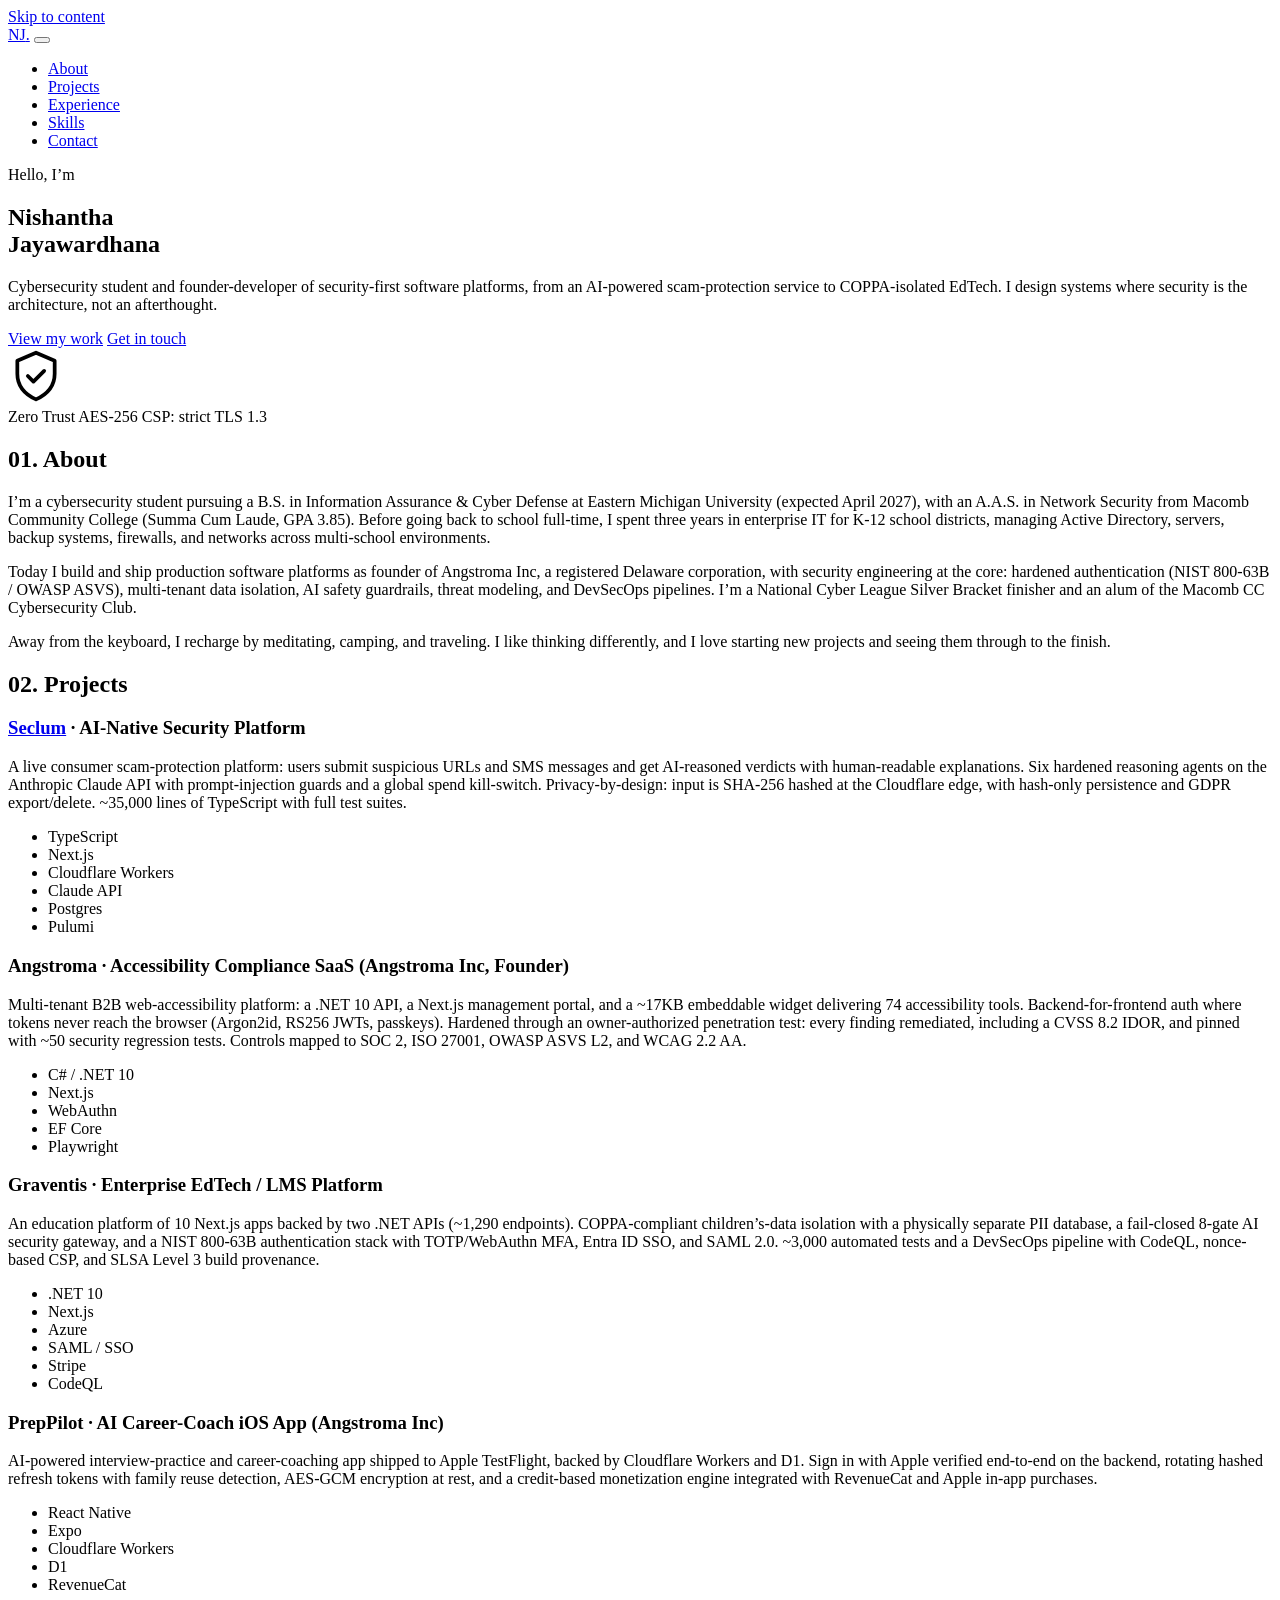
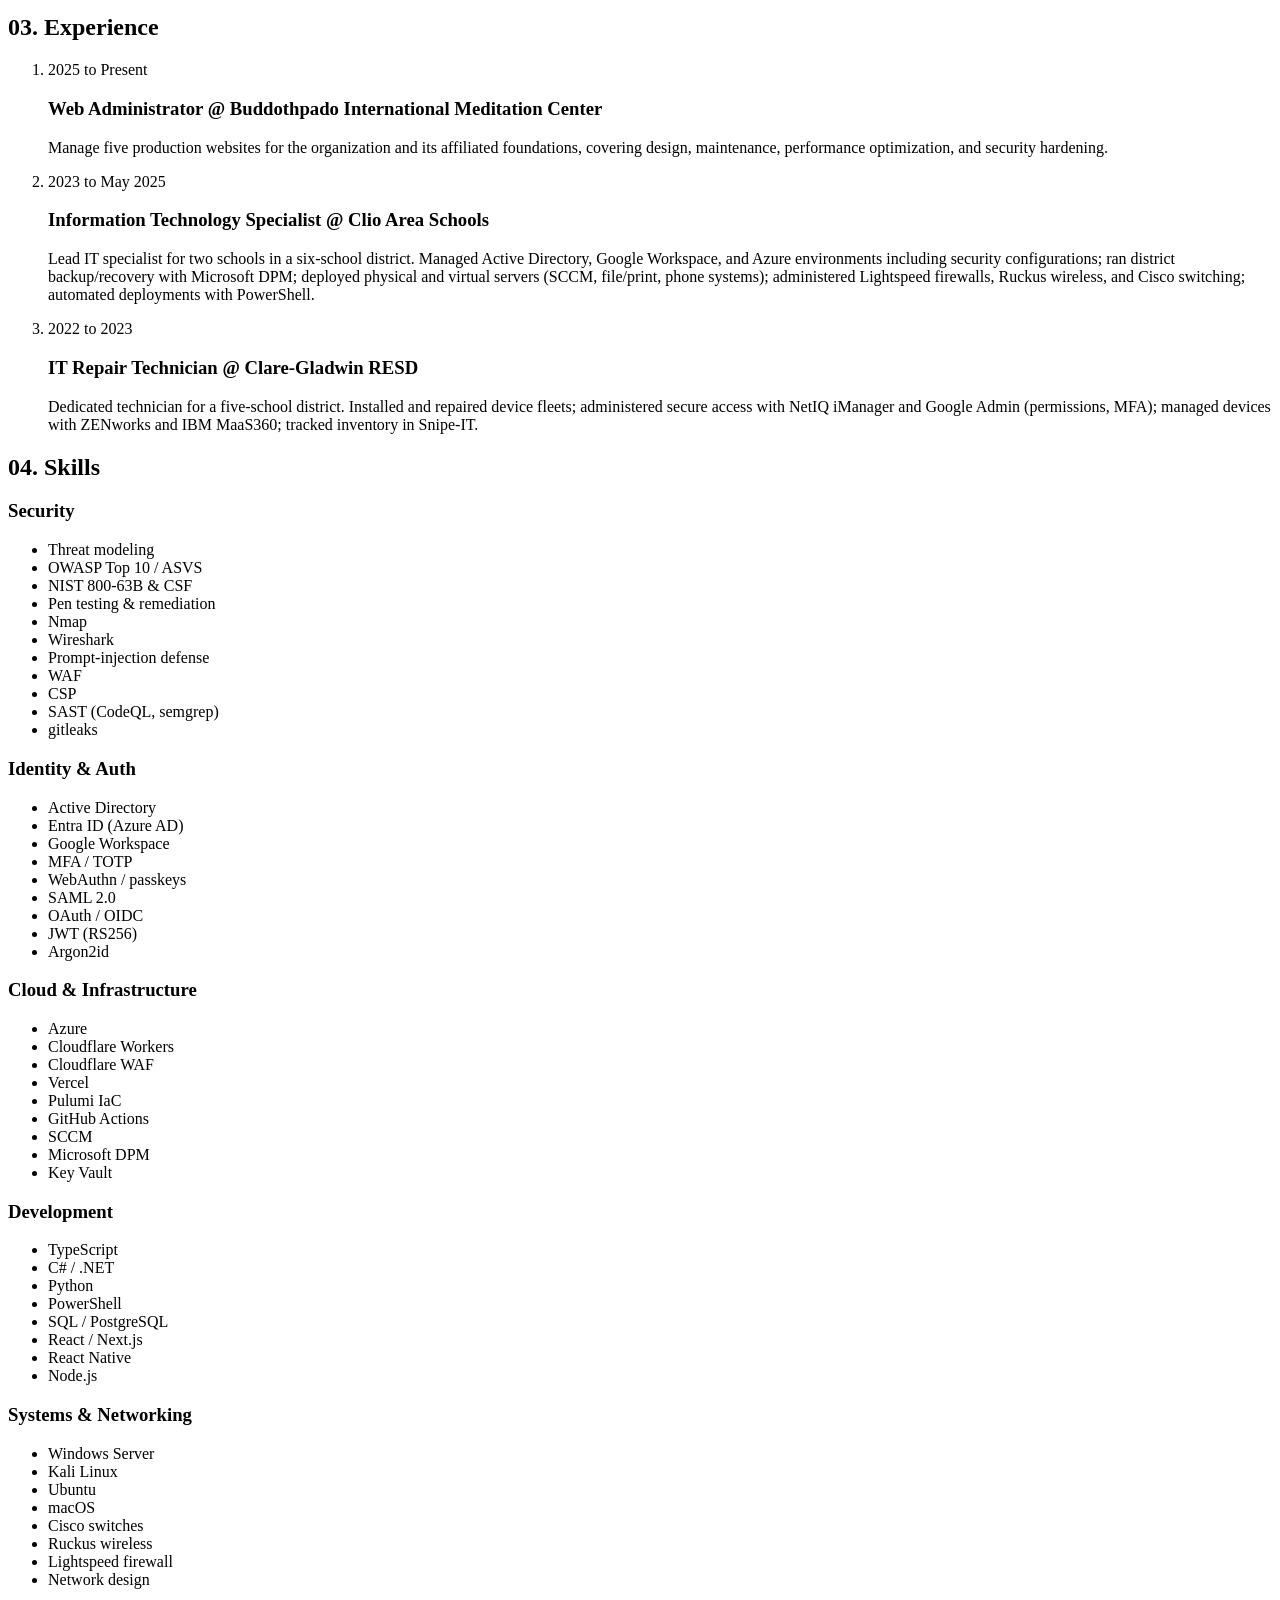
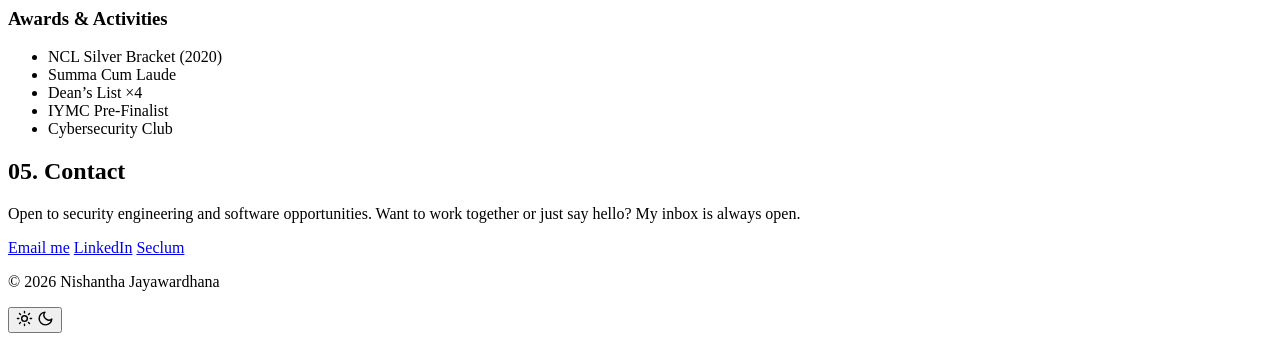
==== commit aabc90e4: "Credit Angstroma Inc as the company behind the work About mentions founding Angstroma Inc, a registe" ====
--- a/public/index.html
+++ b/public/index.html
@@ -11,7 +11,7 @@
   <meta property="og:url" content="https://nishanthajayawardhana.com/">
   <title>Nishantha Jayawardhana | Cybersecurity &amp; Security-First Software</title>
   <link rel="icon" href="/favicon.svg" type="image/svg+xml">
-  <link rel="stylesheet" href="/styles.css?v=9">
+  <link rel="stylesheet" href="/styles.css?v=10">
   <script src="/theme.js?v=2"></script>
 </head>
 <body>
@@ -85,8 +85,9 @@
             full-time, I spent three years in enterprise IT for K-12 school districts,
             managing Active Directory, servers, backup systems, firewalls, and
             networks across multi-school environments.</p>
-          <p class="reveal">Today I build and ship production software platforms as a
-            solo developer, with security engineering at the core: hardened
+          <p class="reveal">Today I build and ship production software platforms as
+            founder of Angstroma Inc, a registered Delaware corporation, with
+            security engineering at the core: hardened
             authentication (NIST 800-63B / OWASP ASVS), multi-tenant data isolation,
             AI safety guardrails, threat modeling, and DevSecOps pipelines. I&rsquo;m a
             National Cyber League Silver Bracket finisher and an alum of the Macomb CC
@@ -116,7 +117,7 @@
           </article>
 
           <article class="card project reveal">
-            <h3>Angstroma &middot; Accessibility-Compliance SaaS</h3>
+            <h3>Angstroma &middot; Accessibility Compliance SaaS <span class="org">(Angstroma Inc, Founder)</span></h3>
             <p>Multi-tenant B2B web-accessibility platform: a .NET 10 API, a Next.js
               management portal, and a ~17KB embeddable widget delivering 74
               accessibility tools. Backend-for-frontend auth where tokens never reach
@@ -139,7 +140,7 @@
           </article>
 
           <article class="card project reveal">
-            <h3>PrepPilot &middot; AI Career-Coach iOS App</h3>
+            <h3>PrepPilot &middot; AI Career-Coach iOS App <span class="org">(Angstroma Inc)</span></h3>
             <p>AI-powered interview-practice and career-coaching app shipped to Apple
               TestFlight, backed by Cloudflare Workers and D1. Sign in with Apple
               verified end-to-end on the backend, rotating hashed refresh tokens with
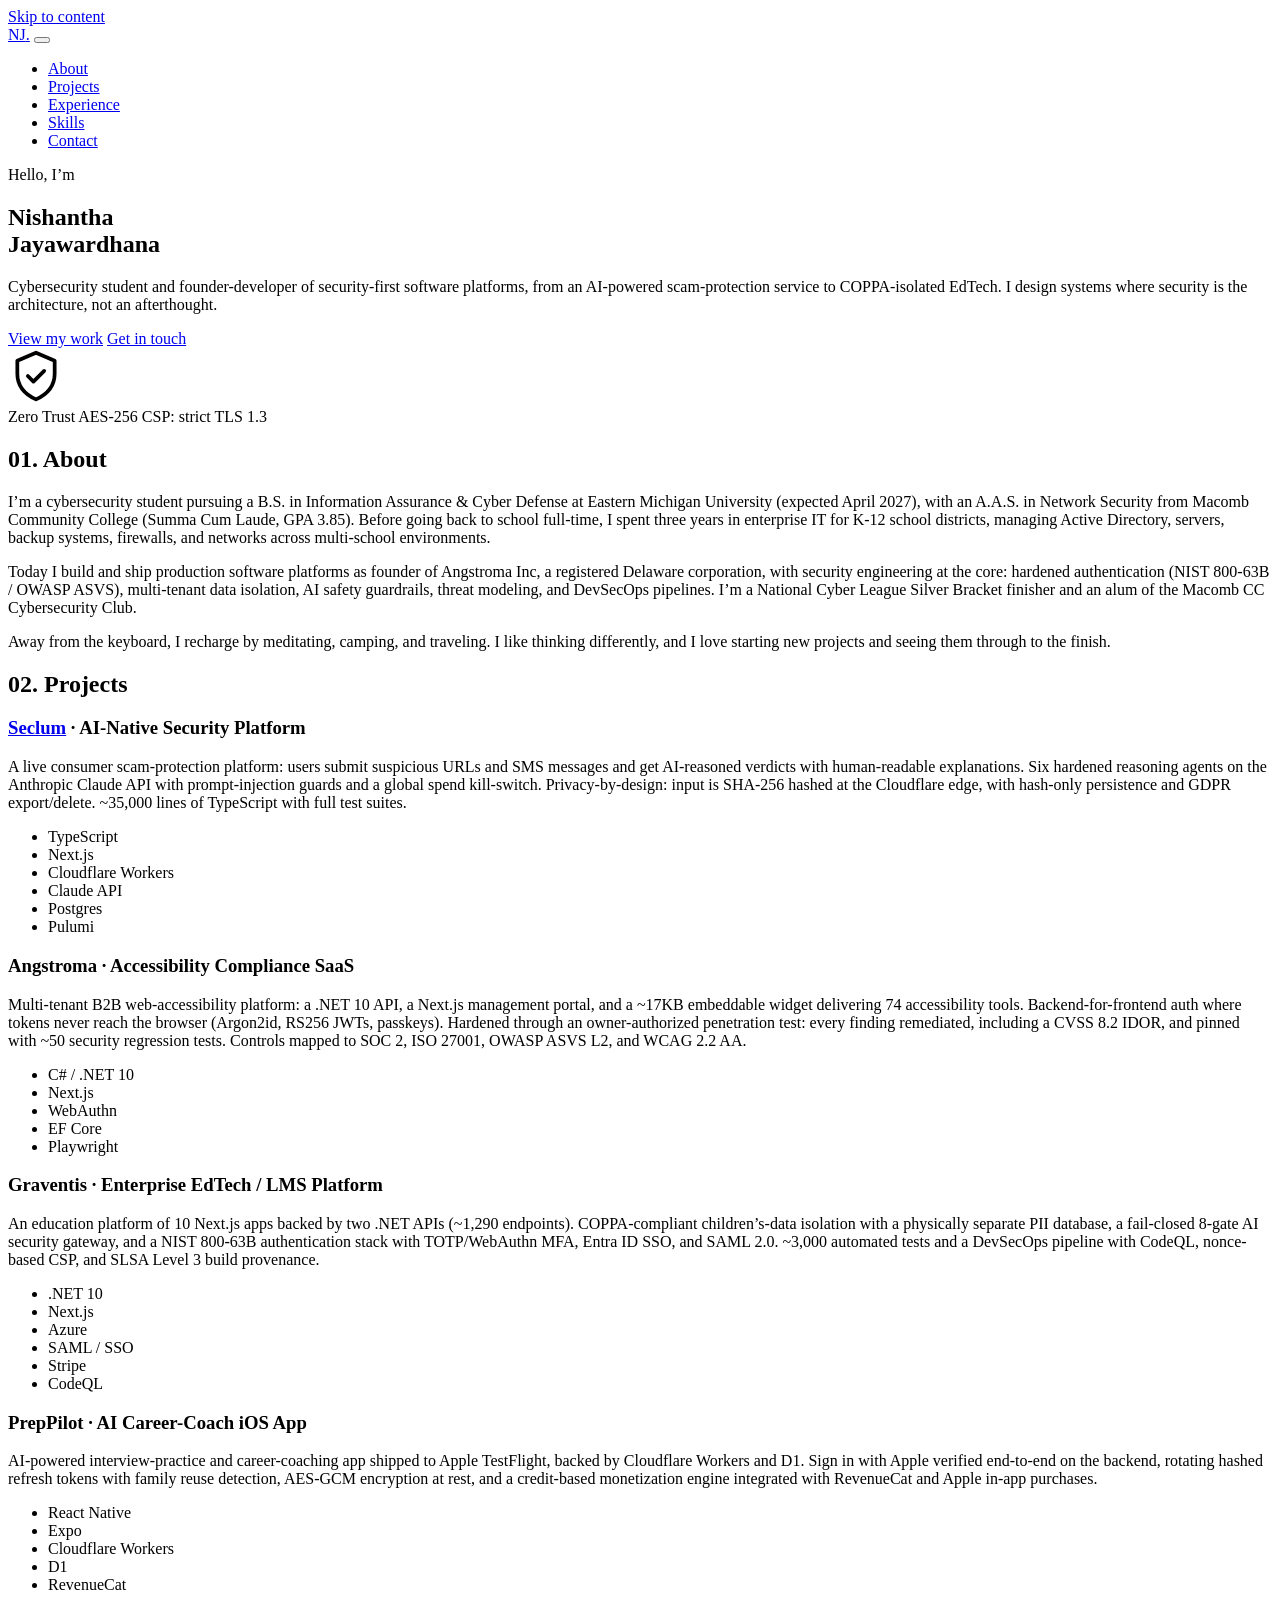
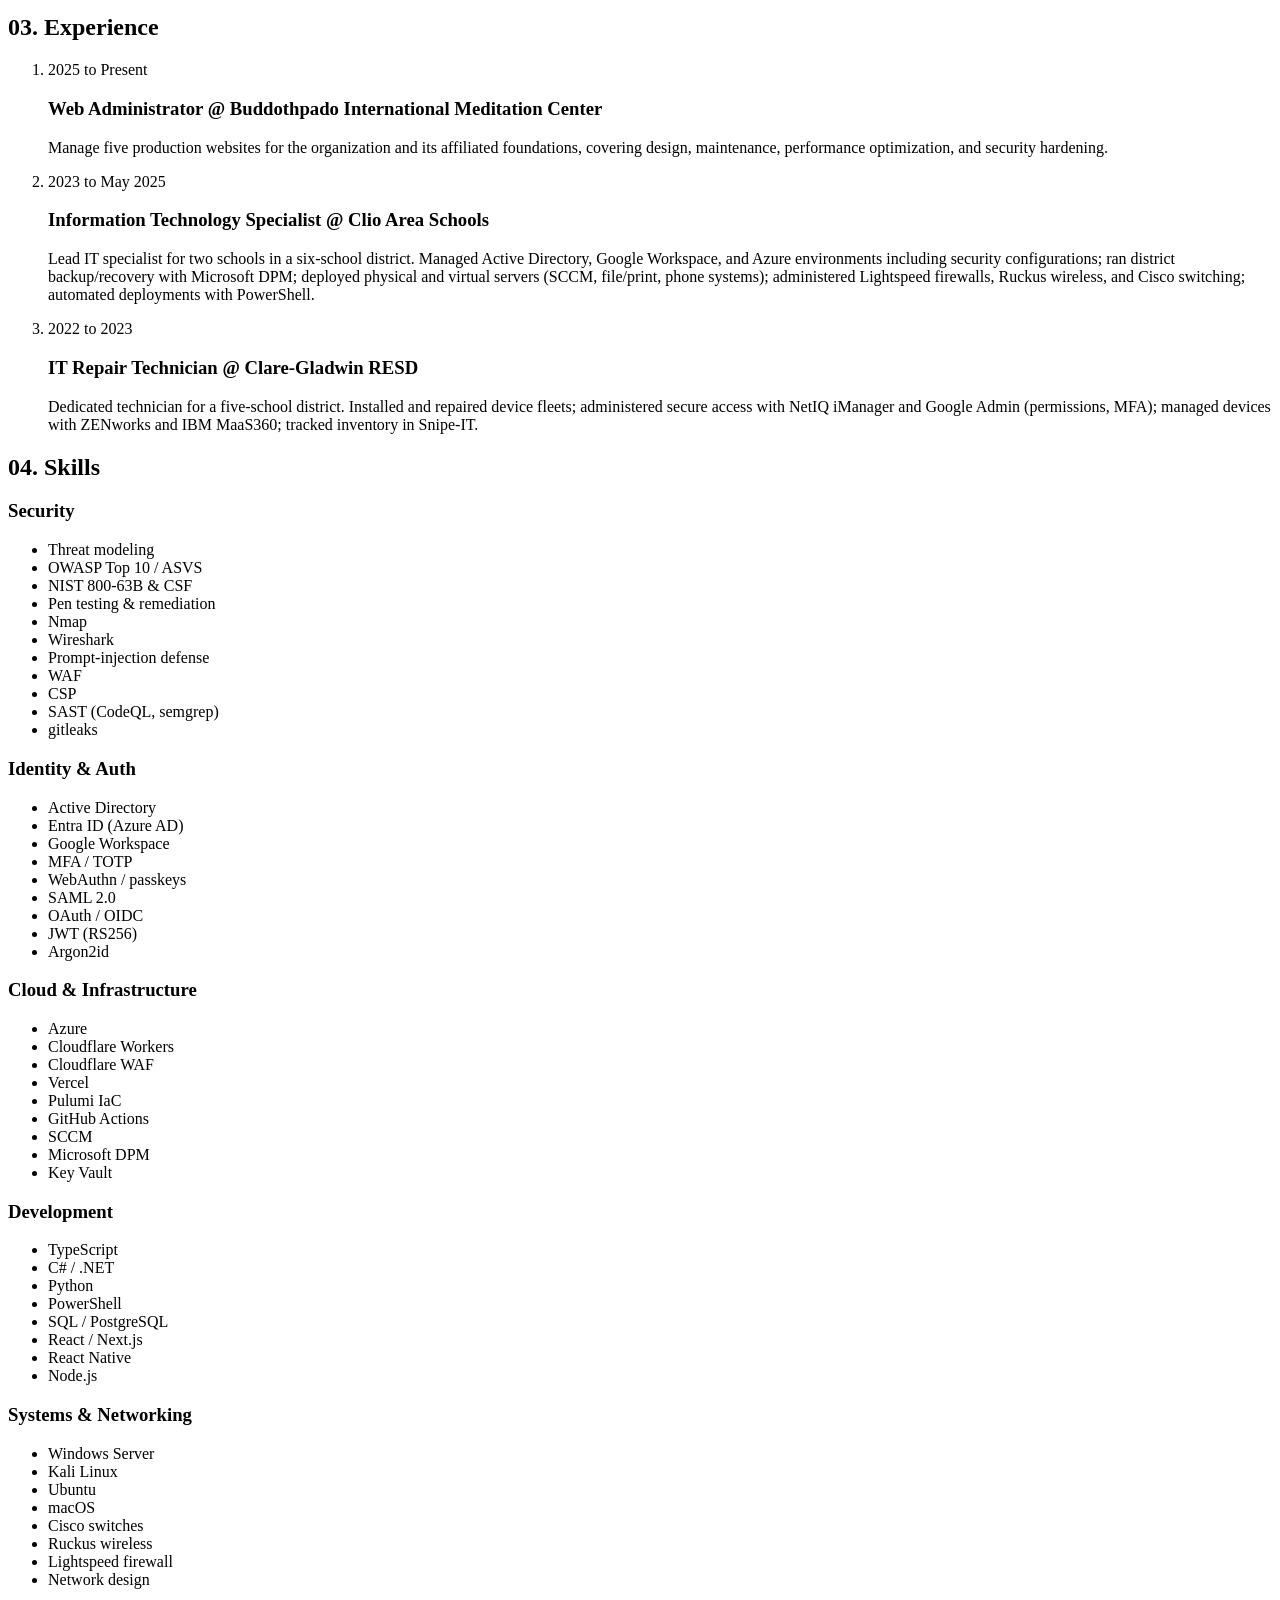
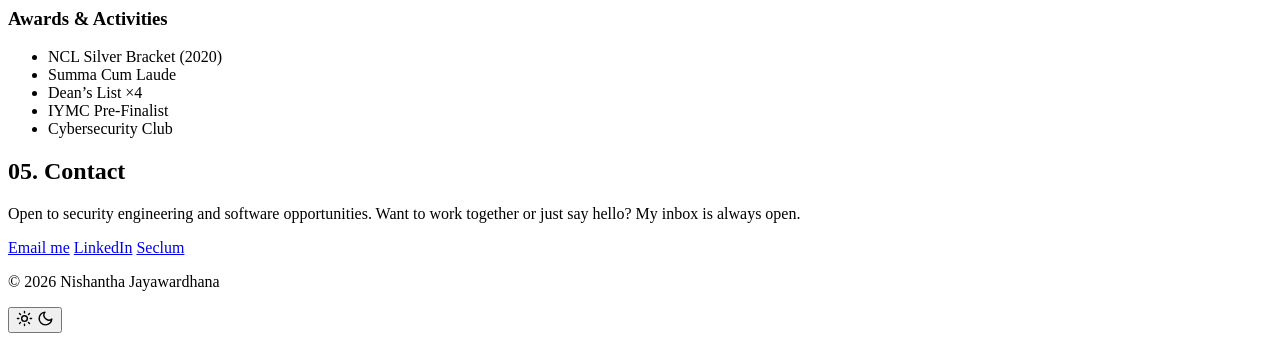
==== commit 881b6d65: "Move Angstroma Inc credit to About only About keeps the founder / Delaware corporation line; project" ====
--- a/public/index.html
+++ b/public/index.html
@@ -11,7 +11,7 @@
   <meta property="og:url" content="https://nishanthajayawardhana.com/">
   <title>Nishantha Jayawardhana | Cybersecurity &amp; Security-First Software</title>
   <link rel="icon" href="/favicon.svg" type="image/svg+xml">
-  <link rel="stylesheet" href="/styles.css?v=10">
+  <link rel="stylesheet" href="/styles.css?v=11">
   <script src="/theme.js?v=2"></script>
 </head>
 <body>
@@ -117,7 +117,7 @@
           </article>
 
           <article class="card project reveal">
-            <h3>Angstroma &middot; Accessibility Compliance SaaS <span class="org">(Angstroma Inc, Founder)</span></h3>
+            <h3>Angstroma &middot; Accessibility Compliance SaaS</h3>
             <p>Multi-tenant B2B web-accessibility platform: a .NET 10 API, a Next.js
               management portal, and a ~17KB embeddable widget delivering 74
               accessibility tools. Backend-for-frontend auth where tokens never reach
@@ -140,7 +140,7 @@
           </article>
 
           <article class="card project reveal">
-            <h3>PrepPilot &middot; AI Career-Coach iOS App <span class="org">(Angstroma Inc)</span></h3>
+            <h3>PrepPilot &middot; AI Career-Coach iOS App</h3>
             <p>AI-powered interview-practice and career-coaching app shipped to Apple
               TestFlight, backed by Cloudflare Workers and D1. Sign in with Apple
               verified end-to-end on the backend, rotating hashed refresh tokens with
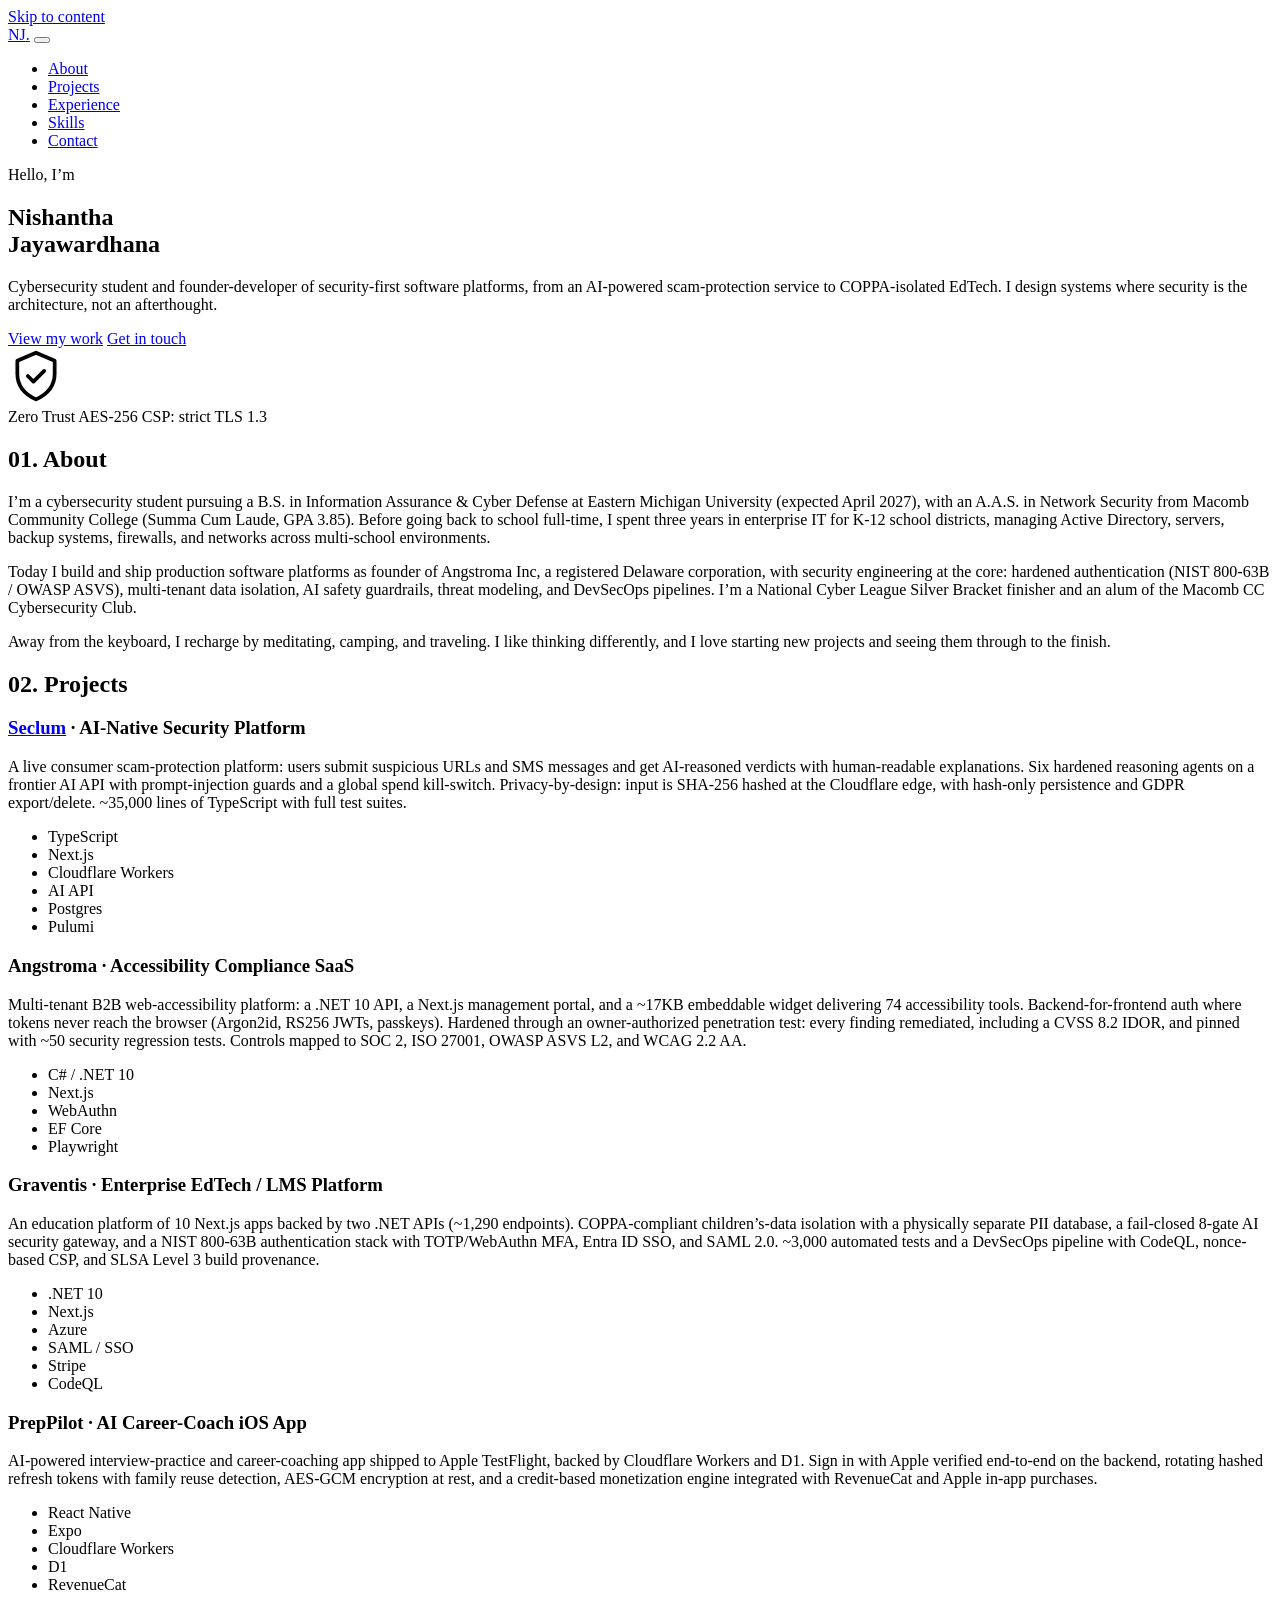
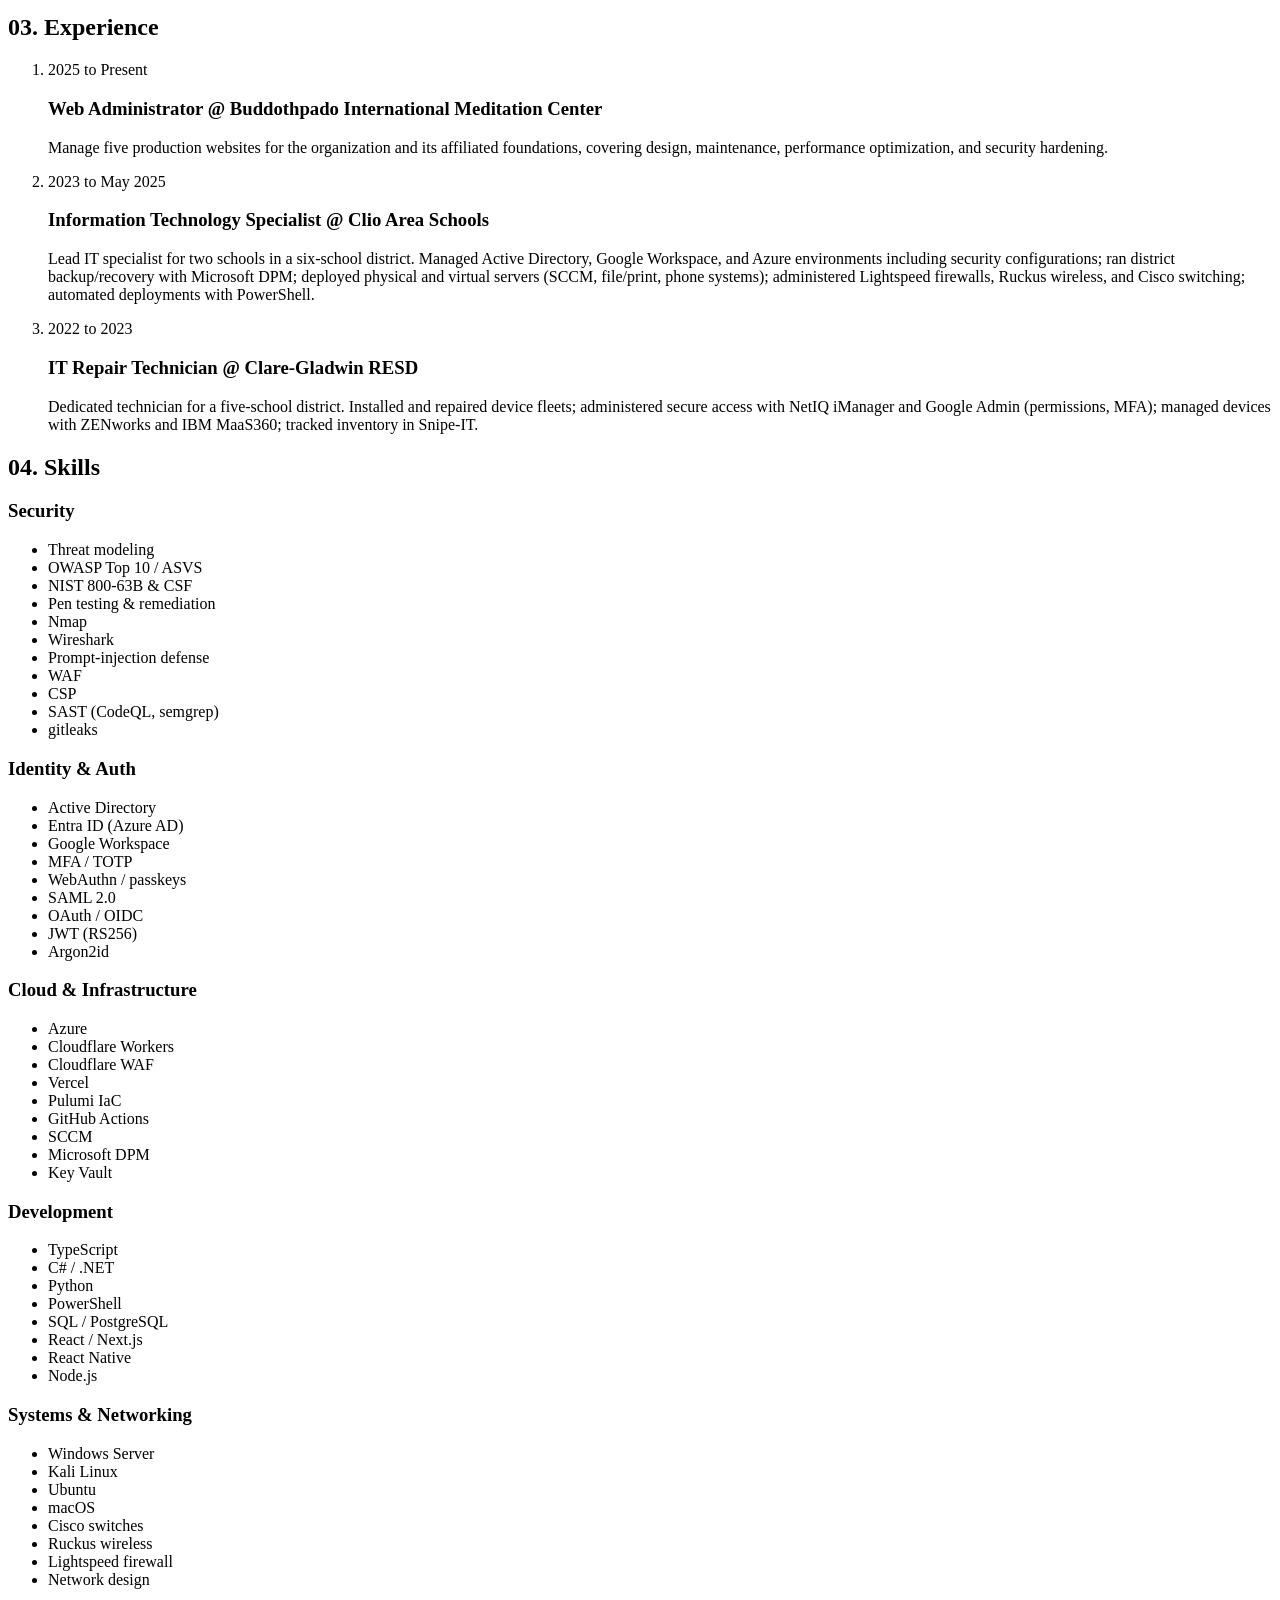
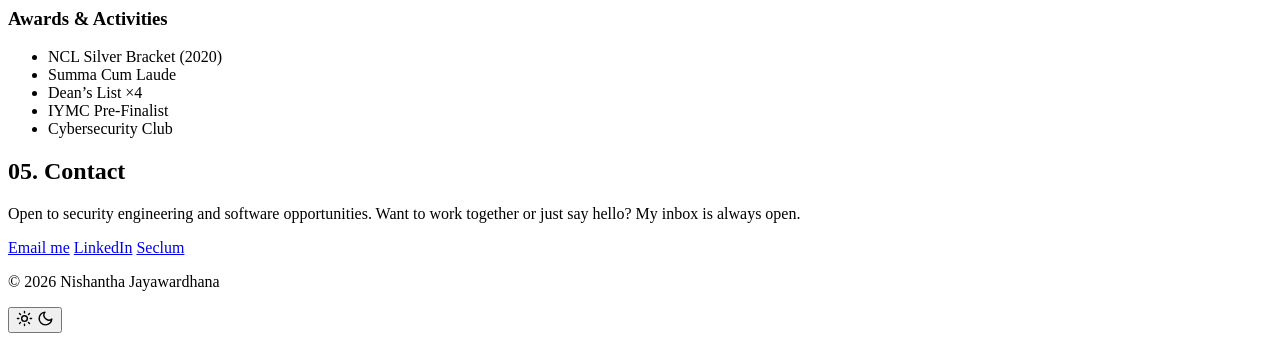
==== commit 00f74a9d: "Replace vendor AI naming with generic AI wording Co-Authored-By: Claude Opus 4.8 (1M context) <norep" ====
--- a/public/index.html
+++ b/public/index.html
@@ -108,12 +108,12 @@
             <h3><a href="https://seclum.com" rel="noopener">Seclum</a> &middot; AI-Native Security Platform</h3>
             <p>A live consumer scam-protection platform: users submit suspicious URLs
               and SMS messages and get AI-reasoned verdicts with human-readable
-              explanations. Six hardened reasoning agents on the Anthropic Claude API
+              explanations. Six hardened reasoning agents on a frontier AI API
               with prompt-injection guards and a global spend kill-switch.
               Privacy-by-design: input is SHA-256 hashed at the Cloudflare edge, with
               hash-only persistence and GDPR export/delete. ~35,000 lines of
               TypeScript with full test suites.</p>
-            <ul class="tag-list"><li>TypeScript</li><li>Next.js</li><li>Cloudflare Workers</li><li>Claude API</li><li>Postgres</li><li>Pulumi</li></ul>
+            <ul class="tag-list"><li>TypeScript</li><li>Next.js</li><li>Cloudflare Workers</li><li>AI API</li><li>Postgres</li><li>Pulumi</li></ul>
           </article>
 
           <article class="card project reveal">
